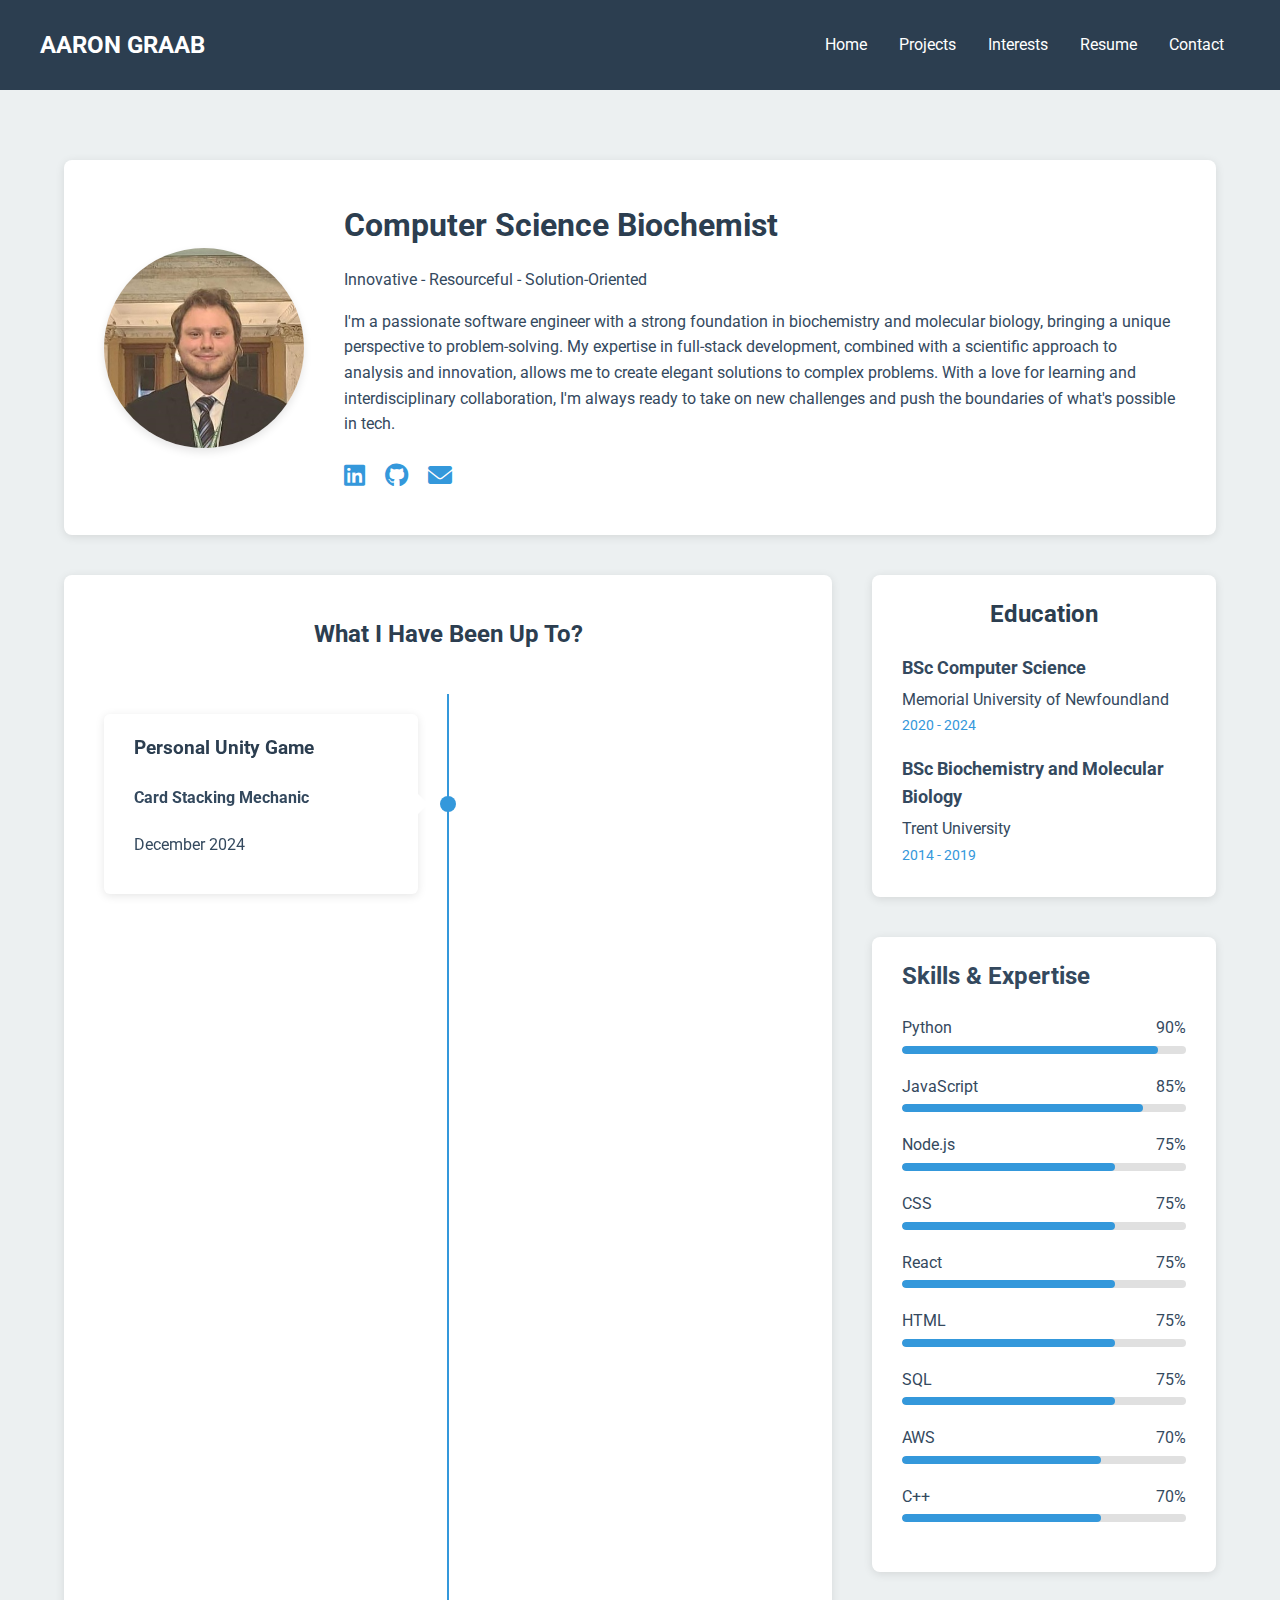
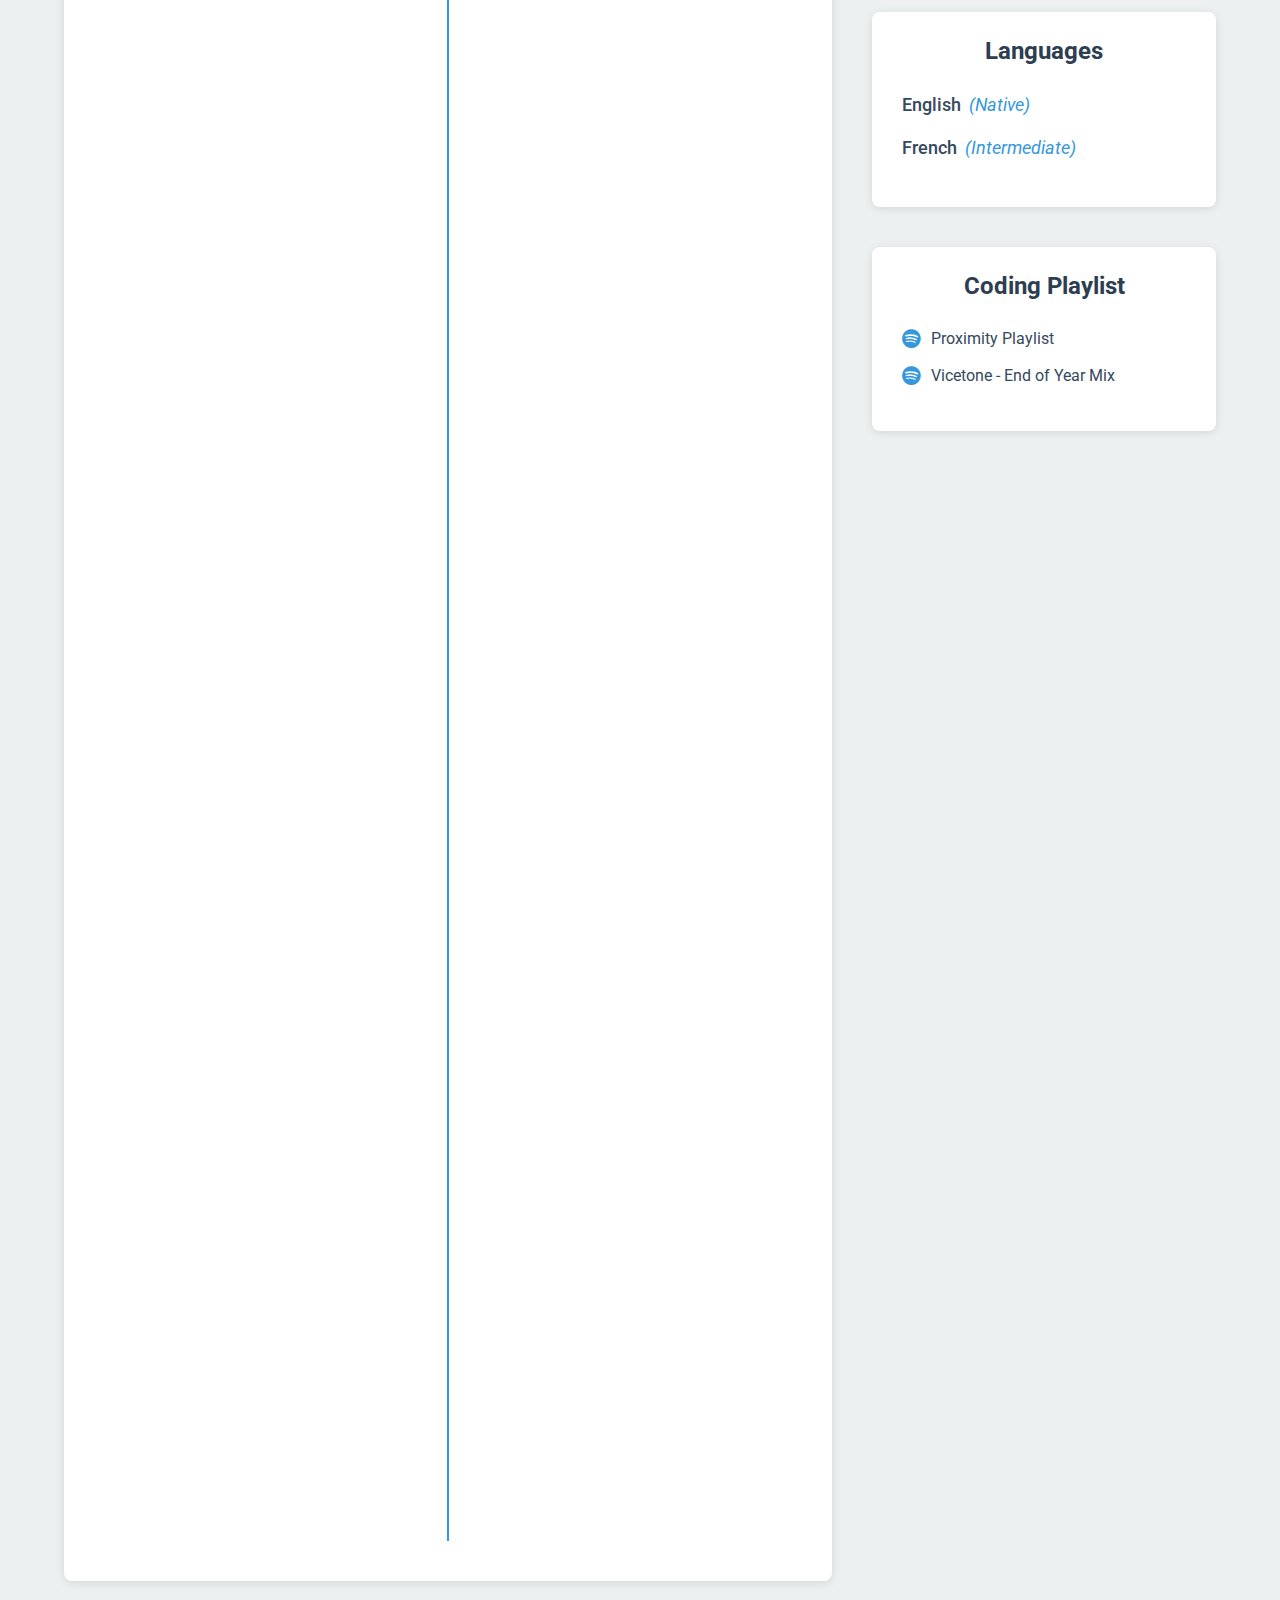
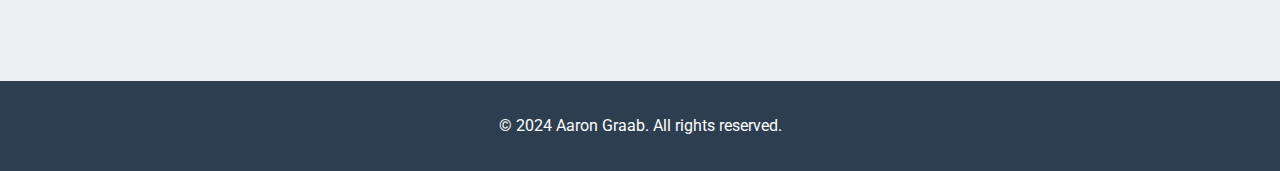
==== index.html @ 4a404052 "Initial Commit" ====
<!DOCTYPE html>
<html lang="en">
<head>
    <meta charset="UTF-8">
    <meta name="viewport" content="width=device-width, initial-scale=1.0">
    <title>Aaron Graab</title>
    <link rel="stylesheet" href="styles.css">
    <link rel="stylesheet" href="https://cdnjs.cloudflare.com/ajax/libs/font-awesome/6.0.0/css/all.min.css">
    <link href="https://fonts.googleapis.com/css2?family=Roboto:wght@300;400;700&display=swap" rel="stylesheet">
</head>
<body>
    <header>
        <nav>
            <div class="logo">AARON GRAAB</div>
            <ul>
                <li><a href="./">Home</a></li>
                <li><a href="projects.html">Projects</a></li>
                <li><a href="interests.html">Interests</a></li>
                <li><a href="resume.html">Resume</a></li>
                <li><a href="contact.html">Contact</a></li>
            </ul>
            <div class="menu-toggle">
                <i class="fas fa-bars"></i>
            </div>
        </nav>
    </header>

    <main>
        <div class="content-container">
            <div class="profile-section">
                <div class="profile-photo">
                    <img src="photos/profilepic.jpg" alt="Aaron Graab">
                </div>
                <div class="content-text">
                    <h2>Computer Science Biochemist</h2>
                    <p>Innovative - Resourceful - Solution-Oriented</p>
                    <p>I'm a passionate software engineer with a strong foundation in biochemistry and molecular biology, bringing a unique perspective to problem-solving. 
                        My expertise in full-stack development, combined with a scientific approach to analysis and innovation, allows me to create elegant solutions to complex problems. 
                        With a love for learning and interdisciplinary collaboration, I'm always ready to take on new challenges and push the boundaries of what's possible in tech.
                    </p>
                    <div class="social-icons">
                        <a href="https://www.linkedin.com/in/aarongraab/" target="_blank" class="social-icon">
                            <i class="fab fa-linkedin"></i>
                        </a>
                        <a href="https://github.com/aarongraab" target="_blank" class="social-icon">
                            <i class="fab fa-github"></i>
                        </a>
                        <a href="mailto:aarongraab@hotmail.com" class="social-icon">
                            <i class="fas fa-envelope"></i>
                        </a>
                    </div>
                </div>
            </div>
        </div>
    
        <div class="lower-section-wrapper">
            <div class="timeline-container">
                <h2>What I Have Been Up To?</h2>
                <div class="timeline">
                    <div class="timeline-item">
                        <div class="timeline-dot"></div>
                        <div class="timeline-content">
                            <h3>Personal Unity Game</h3>
                            <h4>Card Stacking Mechanic</h4>
                            <p>December 2024</p>
                        </div>
                    </div>
                    <div class="timeline-item">
                        <div class="timeline-dot"></div>
                        <div class="timeline-content">
                            <h3>BSc Computer Science</h3>
                            <h4>Memorial University of Newfoundland - St. John's, NL</h4>
                            <p>2020 - 2024</p>
                        </div>
                    </div>
                    <div class="timeline-item">
                        <div class="timeline-dot"></div>
                        <div class="timeline-content">
                            <h3>Alien Protocol</h3>
                            <h4>A fully functional game engine developed with SFML and ImGui</h4>
                            <p>2024</p>
                        </div>
                    </div>
                    <div class="timeline-item">
                        <div class="timeline-dot"></div>
                        <div class="timeline-content">
                            <h3>Stock Market Trading Simulation</h3>
                            <h4>Web-based stock market simulation. Real time trading and portfolio management</h4>
                            <p>2024</p>
                        </div>
                    </div>
                    <div class="timeline-item">
                        <div class="timeline-dot"></div>
                        <div class="timeline-content">
                            <h3>Machine Learning Projects</h3>
                            <h4>Classification, regression, and image recognition using scikit-learn and TensorFlow. Model optimization and data analysis</h4>
                            <p>2023</p>
                        </div>
                    </div>
                    <div class="timeline-item">
                        <div class="timeline-dot"></div>
                        <div class="timeline-content">
                            <h3>Server-Client Interactions</h3>
                            <h4>
                                Client-server simulation with data manipulation and queue authentication management</h4>
                            <p>2023</p>
                        </div>
                    </div>
                    <div class="timeline-item">
                        <div class="timeline-dot"></div>
                        <div class="timeline-content">
                            <h3>Moved to St. John's Newfoundland</h3>
                            <h4>Started BSc in Computer Science</h4>
                            <p>2021</p>
                        </div>
                    </div>
                    <div class="timeline-item">
                        <div class="timeline-dot"></div>
                        <div class="timeline-content">
                            <h3>Legislative Assistant</h3>
                            <h4>Legislative Assembly of Ontario - Toronto, ON</h4>
                            <p>2020 - 2021</p>
                        </div>
                    </div>
                    <div class="timeline-item">
                        <div class="timeline-dot"></div>
                        <div class="timeline-content">
                            <h3>Fermentation Manufacturing Technician</h3>
                            <h4>Noblegen - Peterborough, ON</h4>
                            <p>2019 - 2020</p>
                        </div>
                    </div>
                    <div class="timeline-item">
                        <div class="timeline-dot"></div>
                        <div class="timeline-content">
                            <h3>BSc Biochemistry and Molecular Biology</h3>
                            <h4>Trent University - Peterborough, ON</h4>
                            <p>2014 - 2019</p>
                        </div>
                    </div>
                    <div class="timeline-item">
                        <div class="timeline-dot"></div>
                        <div class="timeline-content">
                            <h3>Pierre Elliott Trudeau High School</h3>
                            <h4>Honours in French Immersion</h4>
                            <p>2010 - 2014</p>
                        </div>
                    </div>
                </div>
            </div>
    
            <div class="right-side-containers">
                <div class="education-brief-container">
                    <h2>Education</h2>
                    <div class="education-item">
                        <h3>BSc Computer Science</h3>
                        <p>Memorial University of Newfoundland</p>
                        <p class="year">2020 - 2024</p>
                    </div>
                    <div class="education-item">
                        <h3>BSc Biochemistry and Molecular Biology</h3>
                        <p>Trent University</p>
                        <p class="year">2014 - 2019</p>
                    </div>
                </div>
    
                <div class="skills-container">
                    <div class="skills-section">
                        <h2>Skills & Expertise</h2>

                        <div class="skill-item">
                            <div class="skill-info">
                                <span class="skill-name">Python</span>
                                <span class="skill-percentage">90%</span>
                            </div>
                            <div class="progress-bar">
                                <div class="progress" style="width: 90%"></div>
                            </div>
                        </div>

                        <div class="skill-item">
                            <div class="skill-info">
                                <span class="skill-name">JavaScript</span>
                                <span class="skill-percentage">85%</span>
                            </div>
                            <div class="progress-bar">
                                <div class="progress" style="width: 85%"></div>
                            </div>
                        </div>

                        <div class="skill-item">
                            <div class="skill-info">
                                <span class="skill-name">Node.js</span>
                                <span class="skill-percentage">75%</span>
                            </div>
                            <div class="progress-bar">
                                <div class="progress" style="width: 75%"></div>
                            </div>
                        </div>

                        <div class="skill-item">
                            <div class="skill-info">
                                <span class="skill-name">CSS</span>
                                <span class="skill-percentage">75%</span>
                            </div>
                            <div class="progress-bar">
                                <div class="progress" style="width: 75%"></div>
                            </div>
                        </div>

                        <div class="skill-item">
                            <div class="skill-info">
                                <span class="skill-name">React</span>
                                <span class="skill-percentage">75%</span>
                            </div>
                            <div class="progress-bar">
                                <div class="progress" style="width: 75%"></div>
                            </div>
                        </div>

                        <div class="skill-item">
                            <div class="skill-info">
                                <span class="skill-name">HTML</span>
                                <span class="skill-percentage">75%</span>
                            </div>
                            <div class="progress-bar">
                                <div class="progress" style="width: 75%"></div>
                            </div>
                        </div>

                        <div class="skill-item">
                            <div class="skill-info">
                                <span class="skill-name">SQL</span>
                                <span class="skill-percentage">75%</span>
                            </div>
                            <div class="progress-bar">
                                <div class="progress" style="width: 75%"></div>
                            </div>
                        </div>

                        <div class="skill-item">
                            <div class="skill-info">
                                <span class="skill-name">AWS</span>
                                <span class="skill-percentage">70%</span>
                            </div>
                            <div class="progress-bar">
                                <div class="progress" style="width: 70%"></div>
                            </div>
                        </div>

                        <div class="skill-item">
                            <div class="skill-info">
                                <span class="skill-name">C++</span>
                                <span class="skill-percentage">70%</span>
                            </div>
                            <div class="progress-bar">
                                <div class="progress" style="width: 70%"></div>
                            </div>
                        </div>
                    </div>
                </div>
    
                <div class="languages-container">
                    <h2>Languages</h2>
                    <ul>
                        <li>
                            <span class="language">English</span>
                            <span class="proficiency">(Native)</span>
                        </li>
                        <li>
                            <span class="language">French</span>
                            <span class="proficiency">(Intermediate)</span>
                        </li>
                    </ul>
                </div>
    
                <div class="coding-music-container">
                    <h2>Coding Playlist</h2>
                    <ul class="music-links">
                        <li><a href="https://www.youtube.com/playlist?list=PLE4R0yRRPTKLh7T7Q5tn1TIAS2hpo1fZw" target="_blank"><i class="fab fa-spotify"></i>Proximity Playlist</a></li>
                        <li><a href="https://www.youtube.com/watch?v=MVYsfODTkpU&ab_channel=Proximity" target="_blank"><i class="fab fa-spotify"></i> Vicetone - End of Year Mix</a></li>
                    </ul>
                </div>
            </div>
        </div>
    </main>
    
    <footer>
        <p>&copy; 2024 Aaron Graab. All rights reserved.</p>
    </footer>
    <script type="module">
        import Main from './main.js';
        Main();
    </script>
</body>
</html>
---- styles.css ----
:root {
    --primary-color: #2C3E50;
    --secondary-color: #3498DB;
    --accent-color: #E74C3C;
    --background-color: #ECF0F1;
    --text-color: #34495E;
}

html, body {
    height: 100%;
    margin: 0;
    padding: 0;
}

body {
    font-family: 'Roboto', Arial, sans-serif;
    line-height: 1.6;
    background-color: var(--background-color);
    color: var(--text-color);
    display: flex;
    flex-direction: column;
}

header {
    background: var(--primary-color);
    color: #fff;
    padding: 1rem 0;
    position: fixed;
    width: 100%;
    top: 0;
    z-index: 1000;
}

nav {
    display: flex;
    justify-content: space-between;
    align-items: center;
    max-width: 1200px;
    margin: 0 auto;
    padding: 0 20px;
}

.logo {
    font-size: 1.5rem;
    font-weight: bold;
}

nav ul {
    list-style: none;
    padding: 0;
    display: flex;
}

nav ul li {
    margin: 0 1rem;
}

nav ul li a {
    color: #fff;
    text-decoration: none;
    transition: color 0.3s ease;
}

nav ul li a:hover {
    color: var(--secondary-color);
}

.menu-toggle {
    display: none;
    font-size: 1.5rem;
    cursor: pointer;
}

main {
    flex: 1 0 auto;
    padding-top: 80px;
    padding-bottom: 60px;
}

.content-container,
.lower-section-wrapper {
    max-width: 1200px;
    width: 90%;
    margin: 0 auto;
    box-sizing: border-box;
}

.content-container {
    margin-top: 80px;
    margin-bottom: 40px;
    padding: 40px;
    background-color: #fff;
    border-radius: 8px;
    box-shadow: 0 2px 10px rgba(0, 0, 0, 0.1);
}

.content-container h1 {
    color: var(--primary-color);
    font-size: 2.5rem;
    margin-bottom: 30px;
    text-align: center;
}

.profile-section {
    display: flex;
    align-items: center;
    gap: 40px;
}

.profile-photo {
    width: 200px;
    height: 200px;
    border-radius: 50%;
    overflow: hidden;
    flex-shrink: 0;
    box-shadow: 0 4px 8px rgba(0, 0, 0, 0.1);
    transition: transform 0.3s ease;
}

.profile-photo:hover {
    transform: scale(1.05);
}

.profile-photo img {
    width: 100%;
    height: 100%;
    object-fit: cover;
}

.content-text {
    flex-grow: 1;
}

.content-text h2 {
    color: var(--primary-color);
    font-size: 2rem;
    margin: 0 0 10px 0;
}

.social-icons {
    display: flex;
    gap: 20px;
    margin-top: 20px;
}

.social-icon {
    color: var(--secondary-color);
    font-size: 1.5rem;
    text-decoration: none;
    transition: color 0.3s ease;
}

.social-icon:hover {
    color: var(--accent-color);
}

.lower-section-wrapper {
    margin-bottom: 40px;
    display: flex;
    /*flex-direction: row-reverse;*/
    gap: 40px;
    justify-content: space-between;
    align-items: flex-start; 
}

.right-side-containers {
    flex: 1;
    display: flex;
    flex-direction: column;
    gap: 0px;
    min-width: 300px;
    max-width: 350px;
}

.education-brief-container,
.languages-container,
.coding-music-container {
    background-color: white;
    border-radius: 8px;
    box-shadow: 0 2px 10px rgba(0, 0, 0, 0.1);
    padding: 30px;
}

/* Education Brief Styles */
.education-brief-container h2,
.languages-container h2,
.coding-music-container h2 {
    color: var(--primary-color);
    margin-bottom: 20px;
    text-align: center;
}

.education-brief-container h2,
.skills-container h2,
.languages-container h2,
.coding-music-container h2,
.timeline-container h2 {
    margin-top: -10px;  /* Move titles up */
    padding-top: 0;     /* Remove any top padding */
}

.education-item {
    margin-bottom: 15px;
}

.education-item:last-child {
    margin-bottom: 0;
}

.education-item h3 {
    color: var(--text-color);
    font-size: 1.1rem;
    margin-bottom: 5px;
}

.education-item p {
    color: var(--text-color);
    margin: 0;
}

.education-item .year {
    color: var(--secondary-color);
    font-size: 0.9rem;
    margin-top: 2px;
}

/* Languages Styles */
.languages-container {
    margin-top: 0px;  
 }

.languages-container ul {
    list-style: none;
    padding: 0;
    margin: 0;
}

.languages-container li {
    display: flex;
    align-items: center;
    margin-bottom: 15px;
    font-size: 1.1rem;  /* Slightly larger text */
    padding-left: 0;
}

.languages-container li span.language {
    color: var(--text-color);
    font-weight: 500;  /* Make language name slightly bold */
}

.languages-container li span.proficiency {
    color: var(--secondary-color);
    font-style: italic;
    margin-left: 8px;
}

.languages-container li::before {
    position: absolute;
    left: 5px;
    color: var(--secondary-color);
}

/* Coding Music Styles */
.coding-music-container {
    margin-top: 40px;  
 }

.music-links {
    list-style: none;
    padding: 0;
    margin: 0;
}

.music-links li {
    margin-bottom: 12px;
}

.music-links a {
    color: var(--text-color);
    text-decoration: none;
    display: flex;
    align-items: center;
    gap: 10px;
    transition: color 0.3s ease;
}

.music-links a:hover {
    color: var(--secondary-color);
}

.music-links i {
    font-size: 1.2rem;
    color: var(--secondary-color);
}

.timeline-container {
    flex: 2;
    min-width: 300px;
    background-color: white;
    border-radius: 8px;
    box-shadow: 0 2px 10px rgba(0, 0, 0, 0.1);
    padding: 40px;
    margin: 0;
    width: 100%;
}

.timeline-container h2 {
    text-align: center;
    color: var(--primary-color);
    margin: 0 0 40px 0;
}

.timeline {
    position: relative;
    padding: 20px 0;
}

.timeline::before {
    content: '';
    position: absolute;
    width: 2px;
    background: var(--secondary-color);
    top: 0;
    bottom: 0;
    left: 50%;
    margin-left: -1px;
}

.timeline-item {
    padding: 0px; /* Reduced padding */
    position: relative;
    background-color: inherit;
    width: calc(50% - 30px); /* Make items narrower */
    box-sizing: border-box;
    opacity: 0;
    transform: translateY(30px);  /* Reduced from 50px for subtler animation */
    transition: all 0.6s ease;    /* Slightly faster animation */
    will-change: opacity, transform;  /* Optimize performance */
}

.timeline-item.visible {
    opacity: 1;
    transform: translateY(0);
}

.timeline-item:nth-child(odd) {
    left: 0;
    margin-right: 30px; /* Space from center line */
}

.timeline-item:nth-child(even) {
    left: calc(50% + 30px); /* Closer to center line */
}

.timeline-content {
    padding: 20px 30px;
    background-color: white;
    position: relative;
    border-radius: 6px;
    box-shadow: 0 2px 10px rgba(0, 0, 0, 0.1);
    transition: transform 0.2s ease, box-shadow 0.2s ease;
}

.timeline-content h3 {
    color: var(--primary-color);
    margin-top: 0;
}

.timeline-content:hover {
    transform: translateY(-2px);
    box-shadow: 0 4px 15px rgba(0, 0, 0, 0.15);
}

.timeline-dot {
    width: 16px;
    height: 16px;
    background-color: var(--secondary-color);
    border-radius: 50%;
    position: absolute;
    top: 50%;
    transform: translateY(-50%);
    z-index: 1;
}

.timeline-item:nth-child(odd) .timeline-dot {
    right: -38px;
}

.timeline-item:nth-child(even) .timeline-dot {
    left: -38px;
}

.timeline-item:nth-child(odd) .timeline-content::after {
    content: '';
    position: absolute;
    width: 0;
    height: 0;
    top: 50%;
    right: -10px;
    border: medium solid white;
    border-width: 10px 0 10px 10px;
    border-color: transparent transparent transparent white;
    transform: translateY(-50%);
}

.timeline-item:nth-child(even) .timeline-content::after {
    content: '';
    position: absolute;
    width: 0;
    height: 0;
    top: 50%;
    left: -10px;
    border: medium solid white;
    border-width: 10px 10px 10px 0;
    border-color: transparent white transparent transparent;
    transform: translateY(-50%);
}

.skills-container {
    background-color: white;
    border-radius: 8px;
    box-shadow: 0 2px 10px rgba(0, 0, 0, 0.1);
    padding: 30px;
    margin: 40px 0;
 }

.skills-section {
    height: auto;
    position: static;
}

.skill-item {
    margin-bottom: 20px;
}

.skill-info {
    display: flex;
    justify-content: space-between;
    margin-bottom: 5px;
}

.progress-bar {
    width: 100%;
    height: 8px;
    background-color: #e0e0e0;
    border-radius: 4px;
    overflow: hidden;
}

.progress {
    height: 100%;
    background-color: var(--secondary-color);
    border-radius: 4px;
    transition: width 0.5s ease-in-out;
}

footer {
    background: var(--primary-color);
    color: #fff;
    text-align: center;
    padding: 1rem 0;
    flex-shrink: 0;
}

/* Projects Page Styles */
.projects-container {
    max-width: 1200px;
    margin: 80px auto 40px;
    padding: 20px;
}

.project-grid {
    display: flex;
    flex-direction: column;
    gap: 40px;
    max-width: 1000px;  /* Or whatever width you prefer */
    margin: 0 auto;
}

.project-card {
    width: 100%;
    background-color: #fff;
    border-radius: 8px;
    box-shadow: 0 2px 10px rgba(0, 0, 0, 0.1);
    overflow: hidden;
    transition: transform 0.3s ease;
}

.project-card:hover {
    transform: translateY(-5px);
}

.project-card img {
    width: 100%;
    height: 800px;
    object-fit: cover;
}

.project-card h3 {
    padding: 20px 20px 10px;
    margin: 0;
    color: var(--primary-color);
}

.project-card p {
    padding: 0 20px 20px;
    margin: 0;
}

.btn {
    display: inline-block;
    background-color: var(--secondary-color);
    color: #fff;
    padding: 10px 20px;
    text-decoration: none;
    border-radius: 5px;
    transition: background-color 0.3s ease;
}

.btn:hover {
    background-color: var(--accent-color);
}

/* Interests Page Styles */
.interests-container {
    max-width: 1200px;
    margin: 80px auto 40px;
    padding: 20px;
}

.interests-grid {
    display: grid;
    grid-template-columns: repeat(auto-fit, minmax(250px, 1fr));
    gap: 30px;
}

.interest-card {
    background-color: #fff;
    border-radius: 8px;
    box-shadow: 0 2px 10px rgba(0, 0, 0, 0.1);
    padding: 20px;
    text-align: center;
    transition: transform 0.3s ease;
}

.interest-card:hover {
    transform: translateY(-5px);
}

.interest-card i {
    font-size: 3rem;
    color: var(--secondary-color);
    margin-bottom: 15px;
}

.interest-card h3 {
    color: var(--primary-color);
    margin-bottom: 10px;
}

.project-images {
    position: relative;
    width: 100%;
    height: 800px;  /* Set explicit height */
}

.image-slider {
    display: flex;
    width: 100%;
    height: 100%;  /* Make slider fill the container height */
    transition: transform 0.3s ease-in-out;
}

.slider-image {
    width: 100%;
    height: 100%;
    object-fit: contain;
    max-width: 1000px;  /* Add max-width constraint */
    max-height: 700px;  /* Add max-height constraint */
    margin: 0 auto;     /* Center the image */
    background-color: #f5f5f5;
    flex-shrink: 0;
}

.slider-image.zoom-out {
    height: auto;         /* Let height adjust naturally */
    max-height: 100%;     /* Ensure it doesn't overflow */
    object-fit: scale-down;  /* This will ensure the whole image is visible */
}

.slider-image.alien {
    height: auto;         
    max-height: 100%;     
}

.slider-image.ml {
    height: auto;         
    max-height: 100%;     
}

.slider-btn {
    position: absolute;
    top: 50%;
    transform: translateY(-50%);
    background: rgba(0, 0, 0, 0.5);
    color: white;
    border: none;
    width: 40px;
    height: 40px;
    border-radius: 50%;
    cursor: pointer;
    display: flex;
    align-items: center;
    justify-content: center;
    transition: background-color 0.3s ease;
}

.slider-btn:hover {
    background: rgba(0, 0, 0, 0.7);
}

.prev-btn {
    left: 10px;
}

.next-btn {
    right: 10px;
}

.slider-dots {
    position: absolute;
    bottom: 10px;
    left: 50%;
    transform: translateX(-50%);
    display: flex;
    gap: 8px;
}

.dot {
    width: 8px;
    height: 8px;
    border-radius: 50%;
    background: rgba(255, 255, 255, 0.5);
    cursor: pointer;
    transition: background-color 0.3s ease;
}

.dot.active {
    background: white;
}

/* Resume Page Styles */
.resume-container {
    max-width: 900px;
    width: 90%;
    margin: 80px auto 40px;
    padding: 40px 60px;
    background-color: #fff;
    border-radius: 8px;
    box-shadow: 0 2px 10px rgba(0, 0, 0, 0.1);
}

.resume-header {
    text-align: center;
    margin-bottom: 30px;
}

.resume-container h1 {
    color: var(--primary-color);
    font-size: 2.5rem;
    margin-bottom: 0px;
    margin-top: -10px;
    padding: 0 20px;
}

.contact-info p {
    margin: 0px 0;
    color: var(--text-color);
}

.resume-section {
    margin-bottom: 40px;
}

.resume-section h2 {
    color: var(--primary-color);
    border-bottom: 2px solid var(--secondary-color);
    padding-bottom: 0px;
    margin-bottom: 20px;
    font-weight: bold;
    text-align: center; 
    margin-top: -20px;
}

.job-header, .education-header {
    display: flex;
    justify-content: space-between;
    align-items: flex-start;
    margin-bottom: 10px;
}

.job-title-location h3, .school-info h3 {
    margin-bottom: 5px;
    margin-top: -5px;
    color: var(--text-color);
}

.role {
    font-weight: 500;
    margin-bottom: 5px;
}

.resume-item {
    margin-bottom: 30px;
}

.resume-item h3 {
    color: var(--text-color);
    margin-bottom: 0px;
    margin-top: -10px;
}

.resume-item p {
    color: var(--text-color);
    line-height: 1.6;
    margin-top: 5px;
}

.date {
    color: var(--text-color);
    font-weight: 500;
    font-style: italic;
    margin-top: -5px;  /* Keep this if needed */
    position: relative;
    top: -12px;  /* This will help align with the h3 headers */
}

/* Skills Section */
.skills-grid {
    display: grid;
    grid-template-columns: repeat(3, 1fr);
    gap: 30px;
    justify-items: center; /* Centers the columns */
    text-align: center; /* Centers the text within each column */
}

.skills-list {
    list-style-type: none;
    padding: 0;
    margin: 0;
    display: inline-block; /* Helps with centering */
    text-align: left; /* Keeps bullet points aligned properly */
}

.skills-list li {
    color: var(--text-color);
    margin-bottom: 8px;
    padding-left: 15px;
    position: relative;
}

.skills-list li::before {
    content: "•";
    position: absolute;
    left: 0;
    color: var(--text-color);
}

/* Resume download button */
.download-resume-container {
    text-align: center;
    margin: -20px auto 60px;
    width: 90%;
    max-width: 1200px;
}

.download-button {
    display: inline-flex;
    align-items: center;
    gap: 10px;
    background-color: var(--secondary-color);
    color: white;
    padding: 12px 24px;
    border-radius: 6px;
    text-decoration: none;
    font-weight: 500;
    transition: background-color 0.3s ease;
}

.download-button:hover {
    background-color: var(--accent-color);
}

.download-button i {
    font-size: 1.1em;
}

/* Contact Page Styles */
.contact-container {
    max-width: 1200px;
    margin: 80px auto 40px;
    padding: 20px;
}

.contact-content {
    display: flex;
    gap: 40px;
    margin-top: 40px;
}

.contact-info, .contact-form {
    flex: 1;
}

.contact-info h2 {
    color: var(--primary-color);
    margin-bottom: 20px;
}

.contact-list {
    list-style-type: none;
    padding: 0;
}

.contact-list li {
    margin-bottom: 10px;
}

.contact-list i {
    color: var(--secondary-color);
    margin-right: 10px;
}

.contact-form input,
.contact-form textarea {
    width: 100%;
    padding: 10px;
    margin-bottom: 20px;
    border: 1px solid #ddd;
    border-radius: 5px;
}

.contact-form textarea {
    height: 150px;
}

/* Media Queries */
@media screen and (max-width: 480px) {
    .skills-grid {
        grid-template-columns: 1fr; 
    }
}

/* Responsive Design */
@media screen and (max-width: 768px) {
    .menu-toggle {
        display: block;
    }

    .resume-container {
        padding: 20px;
    }

    .skills-grid {
        grid-template-columns: 1fr;
    }

    .job-header, .education-header {
        flex-direction: column;
    }

    .date {
        margin-top: 5px;
    }

    .skills-grid {
        grid-template-columns: repeat(2, 1fr); /* Two columns on smaller screens */
        gap: 20px;
    }

    .lower-section-wrapper {
        width: 100%;
        padding: 0;
    }
 
    .right-side-containers {
        max-width: 100%;
        width: 90%;  /* Match content container width */
        margin: 0 auto;  /* Center containers */
        order: -1;
    }
 
    .education-brief-container,
    .languages-container,
    .coding-music-container,
    .skills-container, 
    .timeline-container {
        width: 90%;
    }
 
    .skills-container {
        margin-top: 0px;
    }

    .timeline-container {
        width: 90%;  /* Match other containers */
        margin: 0 auto;  /* Center the container */
        padding: 0px;  /* Add padding */
        padding-top: 20px;
    }
 
    .coding-music-container {
        margin-top: 40px;
    }
 
    .languages-container {
        margin-top: 40px;
    }

    nav ul {
        display: none;
        position: absolute;
        top: 100%;
        left: 0;
        width: 100%;
        background: var(--primary-color);
        flex-direction: column;
        text-align: center;
    }

    nav ul.show {
        display: flex;
    }

    nav ul li {
        margin: 1rem 0;
    }

    .profile-section {
        flex-direction: column;
        text-align: center;
    }

    .profile-photo {
        margin-bottom: 20px;
    }

    .contact-content {
        flex-direction: column;
    }

    .lower-section-wrapper {
        flex-direction: column;
    }

    .skills-container {
        order: -1;
        max-width: 100%;
    }

    .languages-container li::before {
        display: none;  
    }

    .languages-container li {
        padding-left: 0;  
    }

    .timeline::before {
        left: 31px;
    }

    .timeline-item {
        width: 100%;
        padding-left: 70px;
        padding-right: 25px;
        padding-top: 5px;
        padding-bottom: 5px;
    }

    .timeline-item:nth-child(even) {
        left: 0%;
    }

    .timeline-content {
        padding: 15px 20px;
    }

    .timeline-dot {
        left: 22px !important;
    }

    .timeline-item:nth-child(odd) .timeline-content::after,
    .timeline-item:nth-child(even) .timeline-content::after {
        display: none;
    }

    .project-grid {
        grid-template-columns: 1fr;  /* Single column on mobile */
    }

    .project-images {
        height: 400px;  /* Adjust for mobile */
    }
}
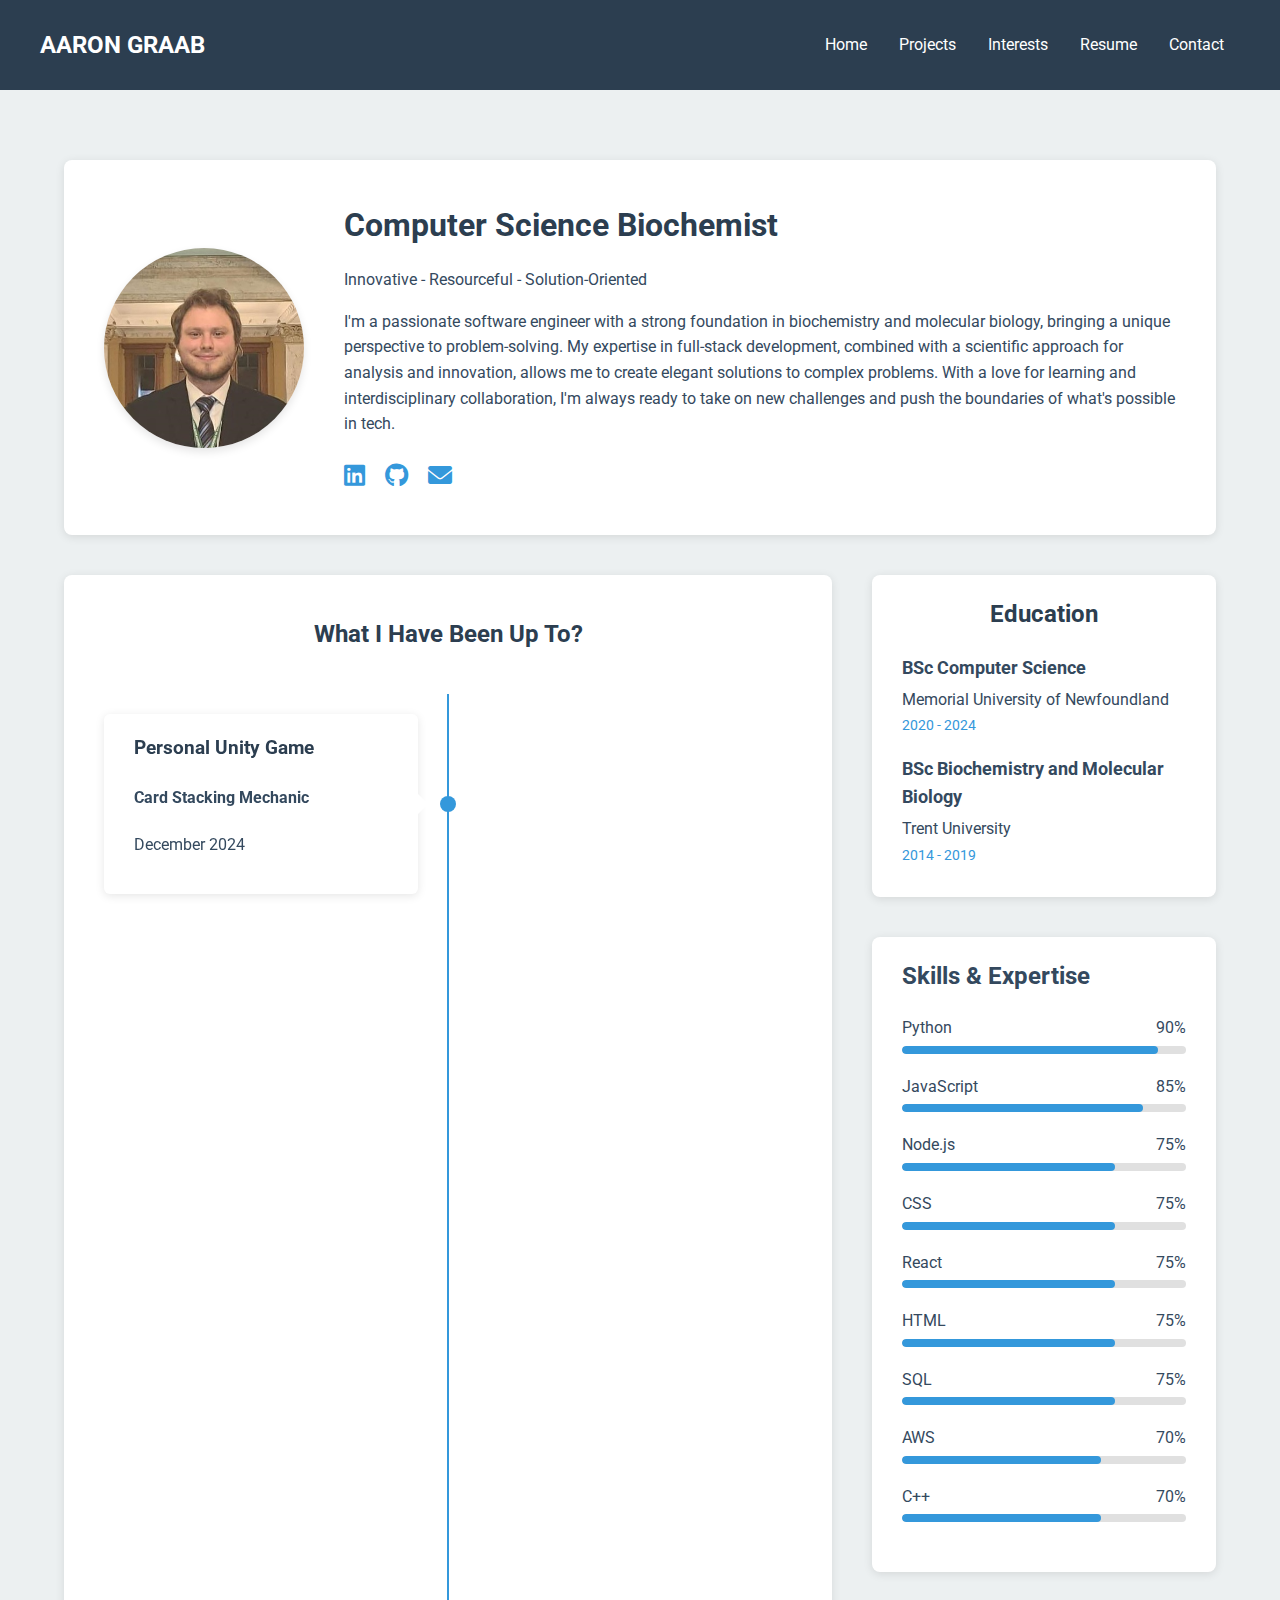
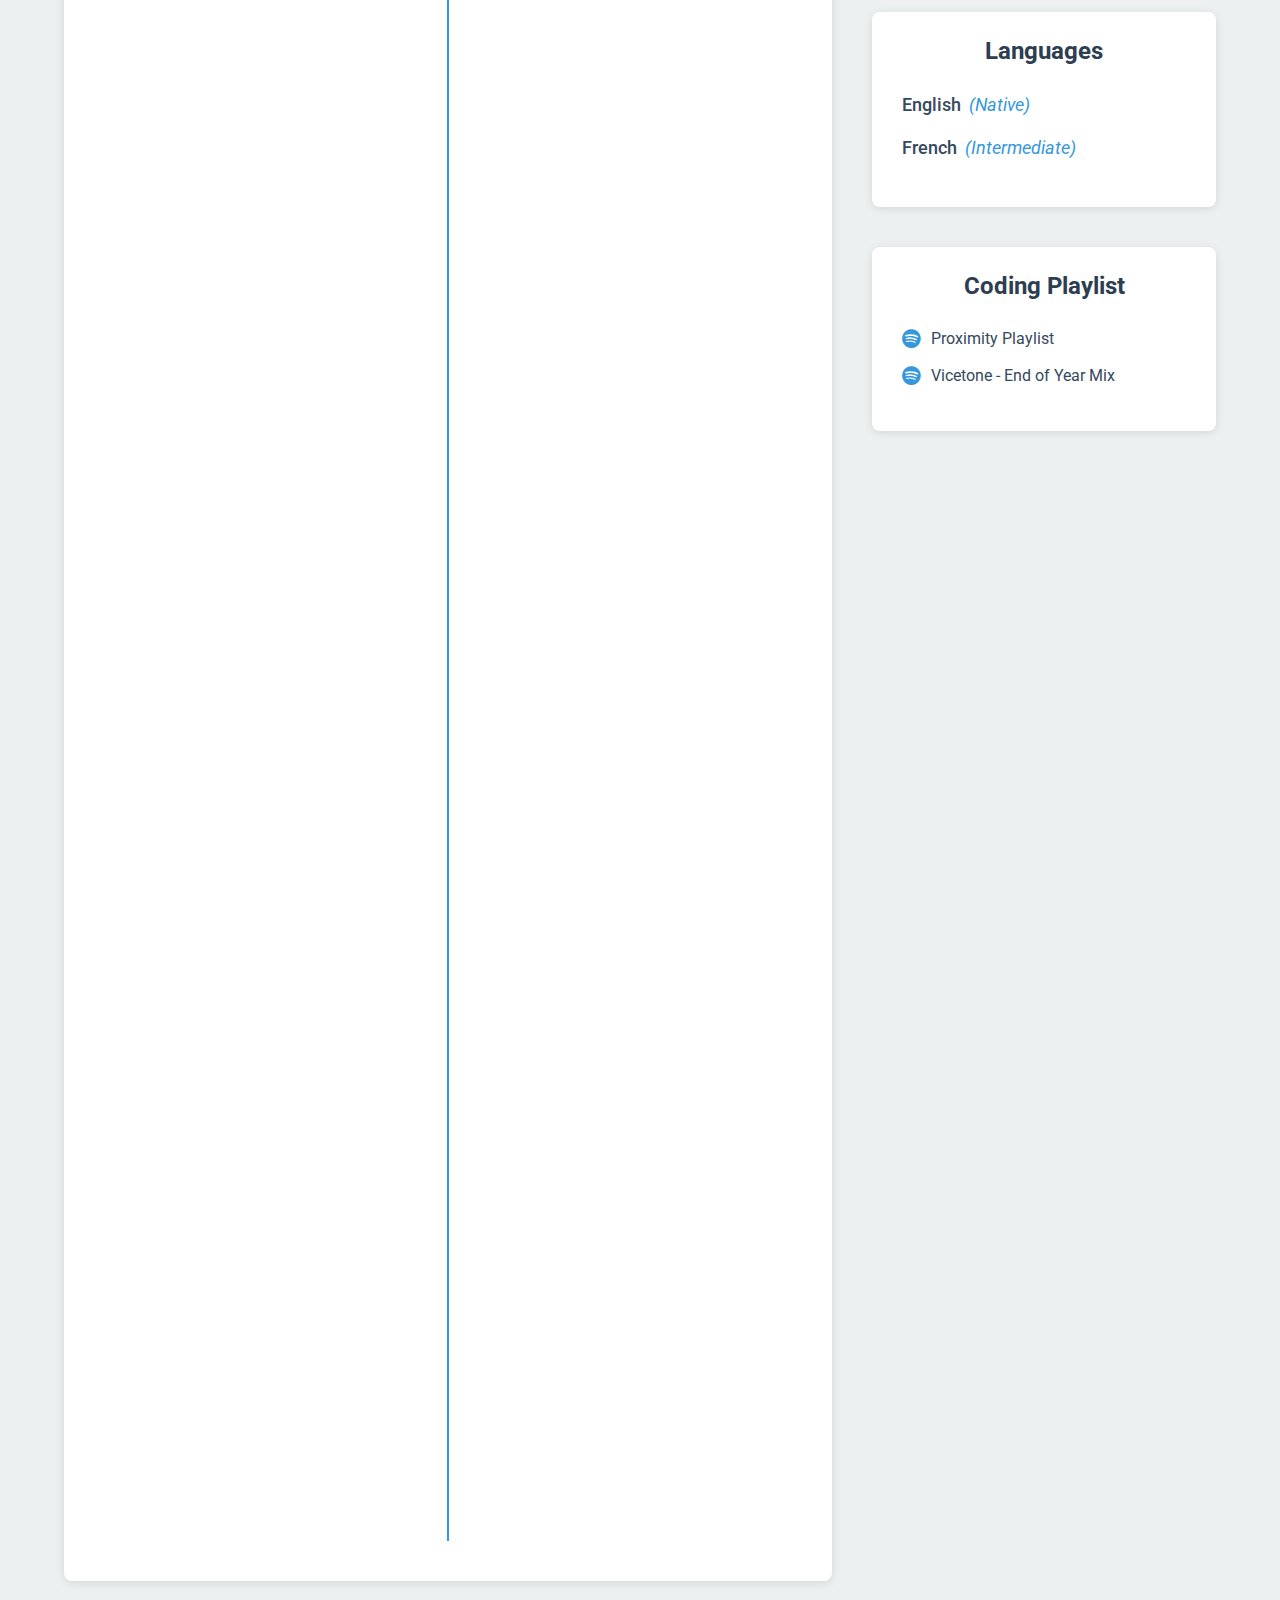
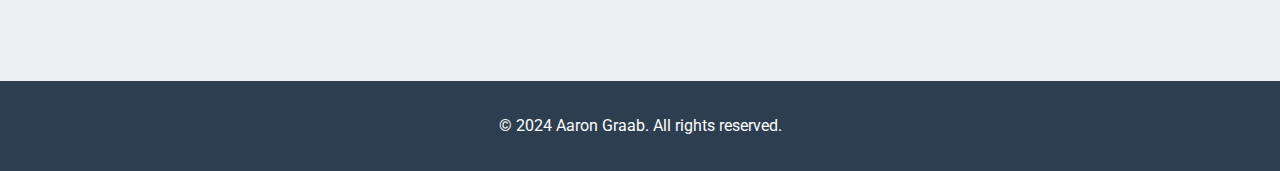
==== commit 89c96c54: "Update index.html" ====
--- a/index.html
+++ b/index.html
@@ -35,7 +35,7 @@
                     <h2>Computer Science Biochemist</h2>
                     <p>Innovative - Resourceful - Solution-Oriented</p>
                     <p>I'm a passionate software engineer with a strong foundation in biochemistry and molecular biology, bringing a unique perspective to problem-solving. 
-                        My expertise in full-stack development, combined with a scientific approach to analysis and innovation, allows me to create elegant solutions to complex problems. 
+                        My expertise in full-stack development, combined with a scientific approach for analysis and innovation, allows me to create elegant solutions to complex problems. 
                         With a love for learning and interdisciplinary collaboration, I'm always ready to take on new challenges and push the boundaries of what's possible in tech.
                     </p>
                     <div class="social-icons">
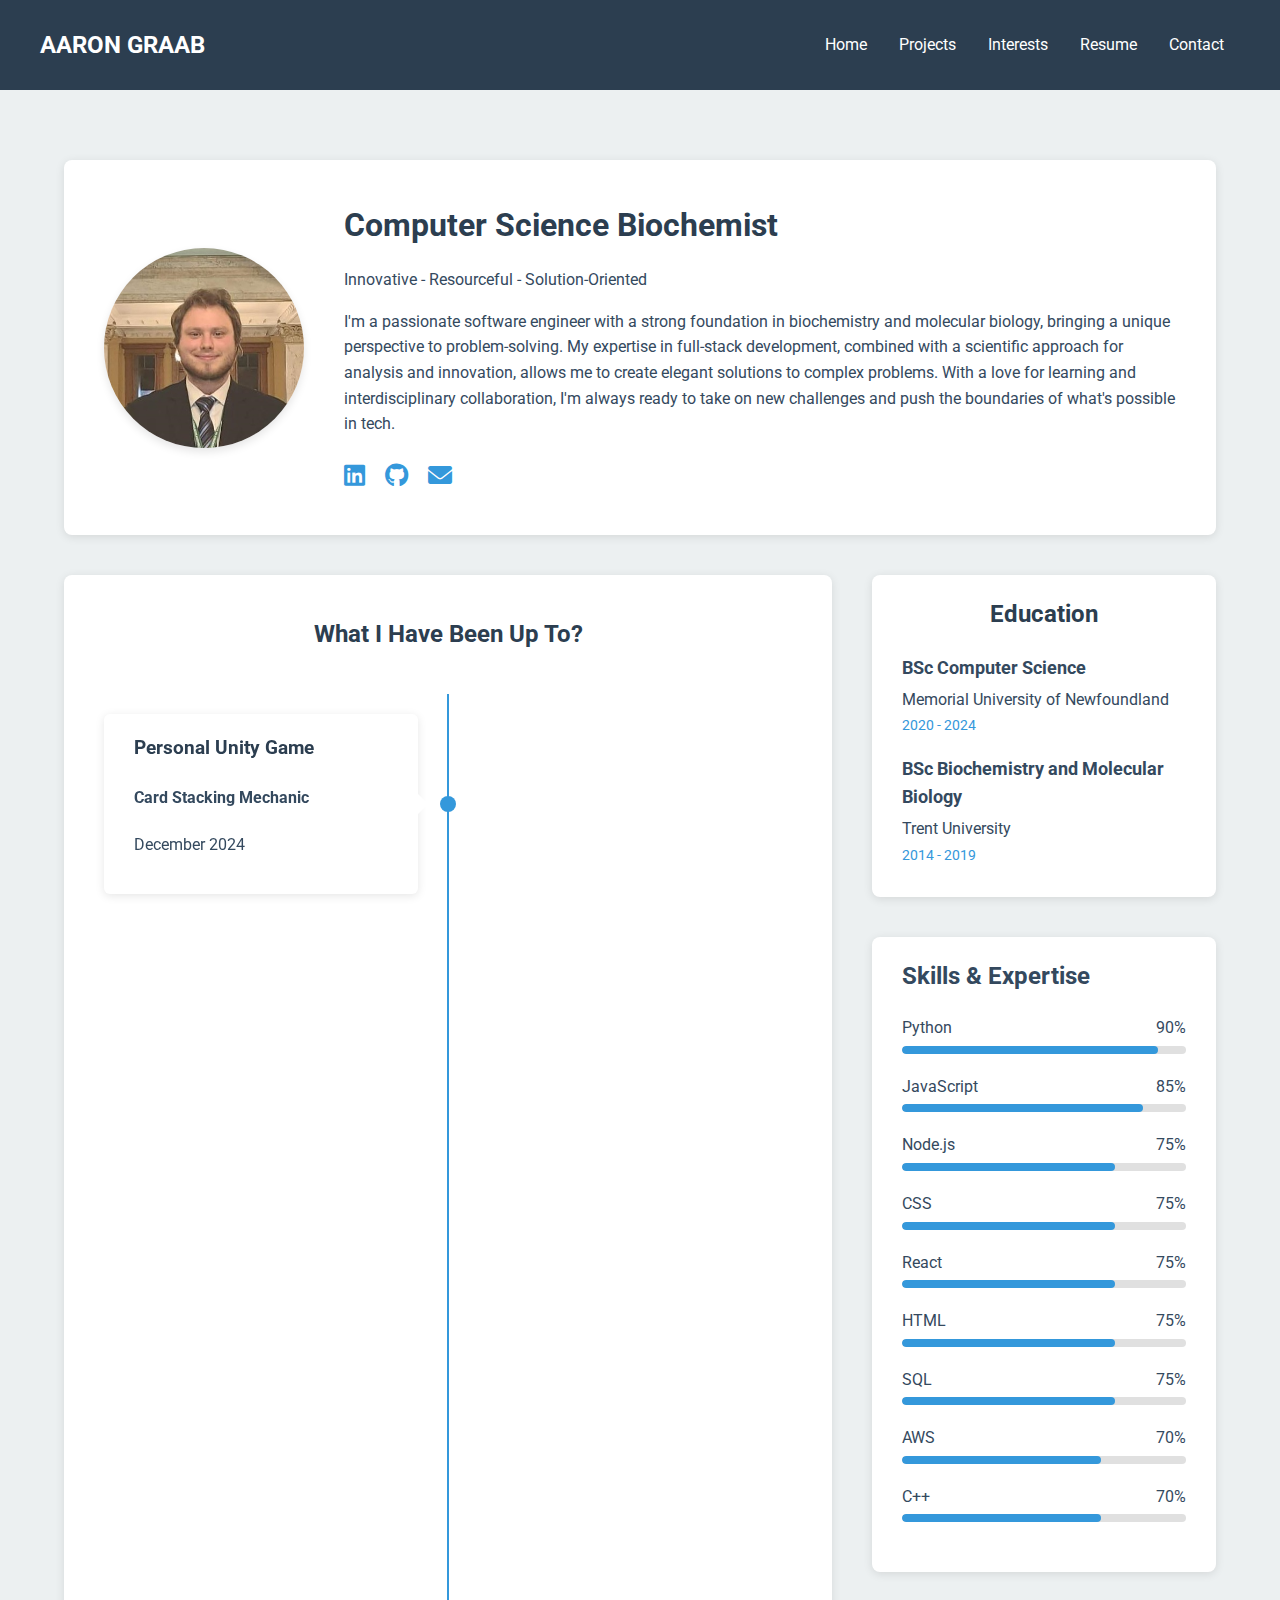
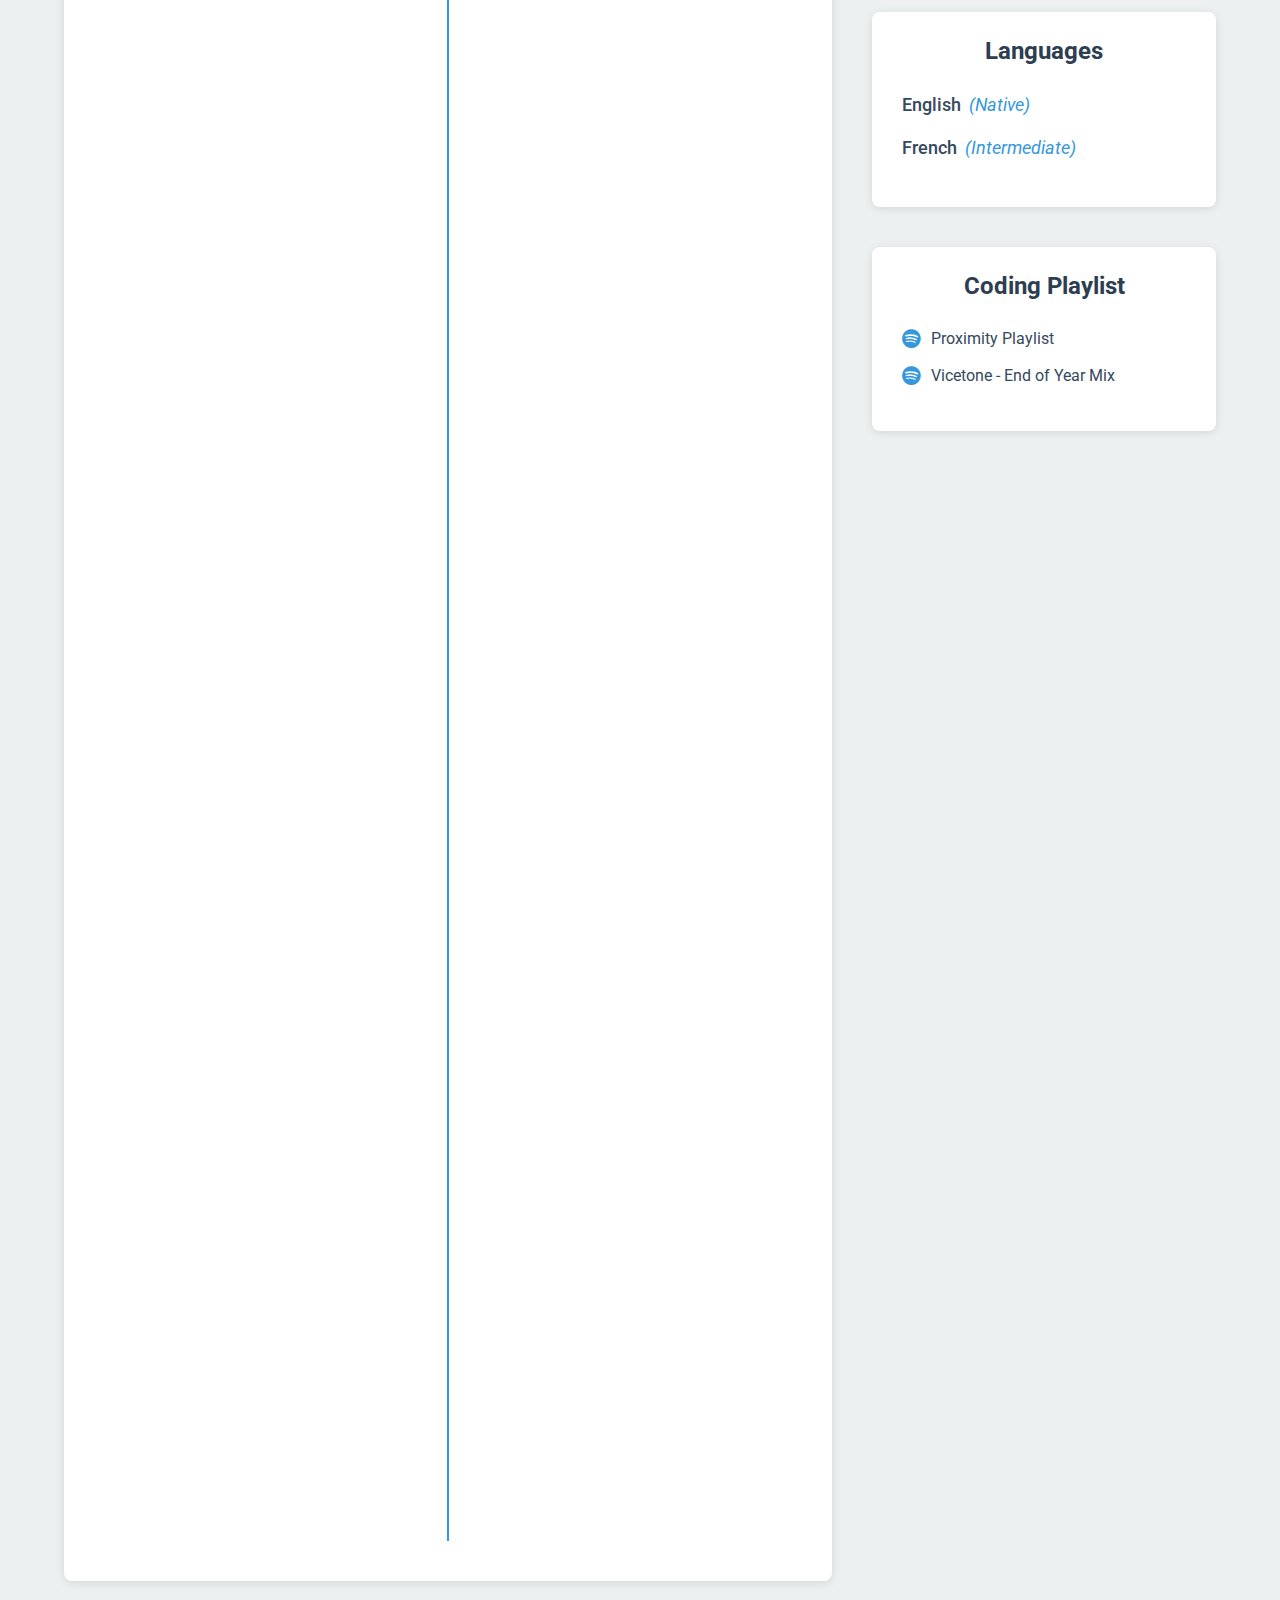
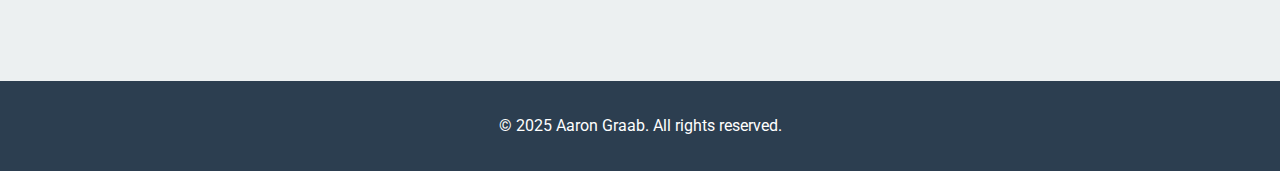
==== commit 27003221: "Update index.html" ====
--- a/index.html
+++ b/index.html
@@ -286,7 +286,7 @@
     </main>
     
     <footer>
-        <p>&copy; 2024 Aaron Graab. All rights reserved.</p>
+        <p>&copy; 2025 Aaron Graab. All rights reserved.</p>
     </footer>
     <script type="module">
         import Main from './main.js';
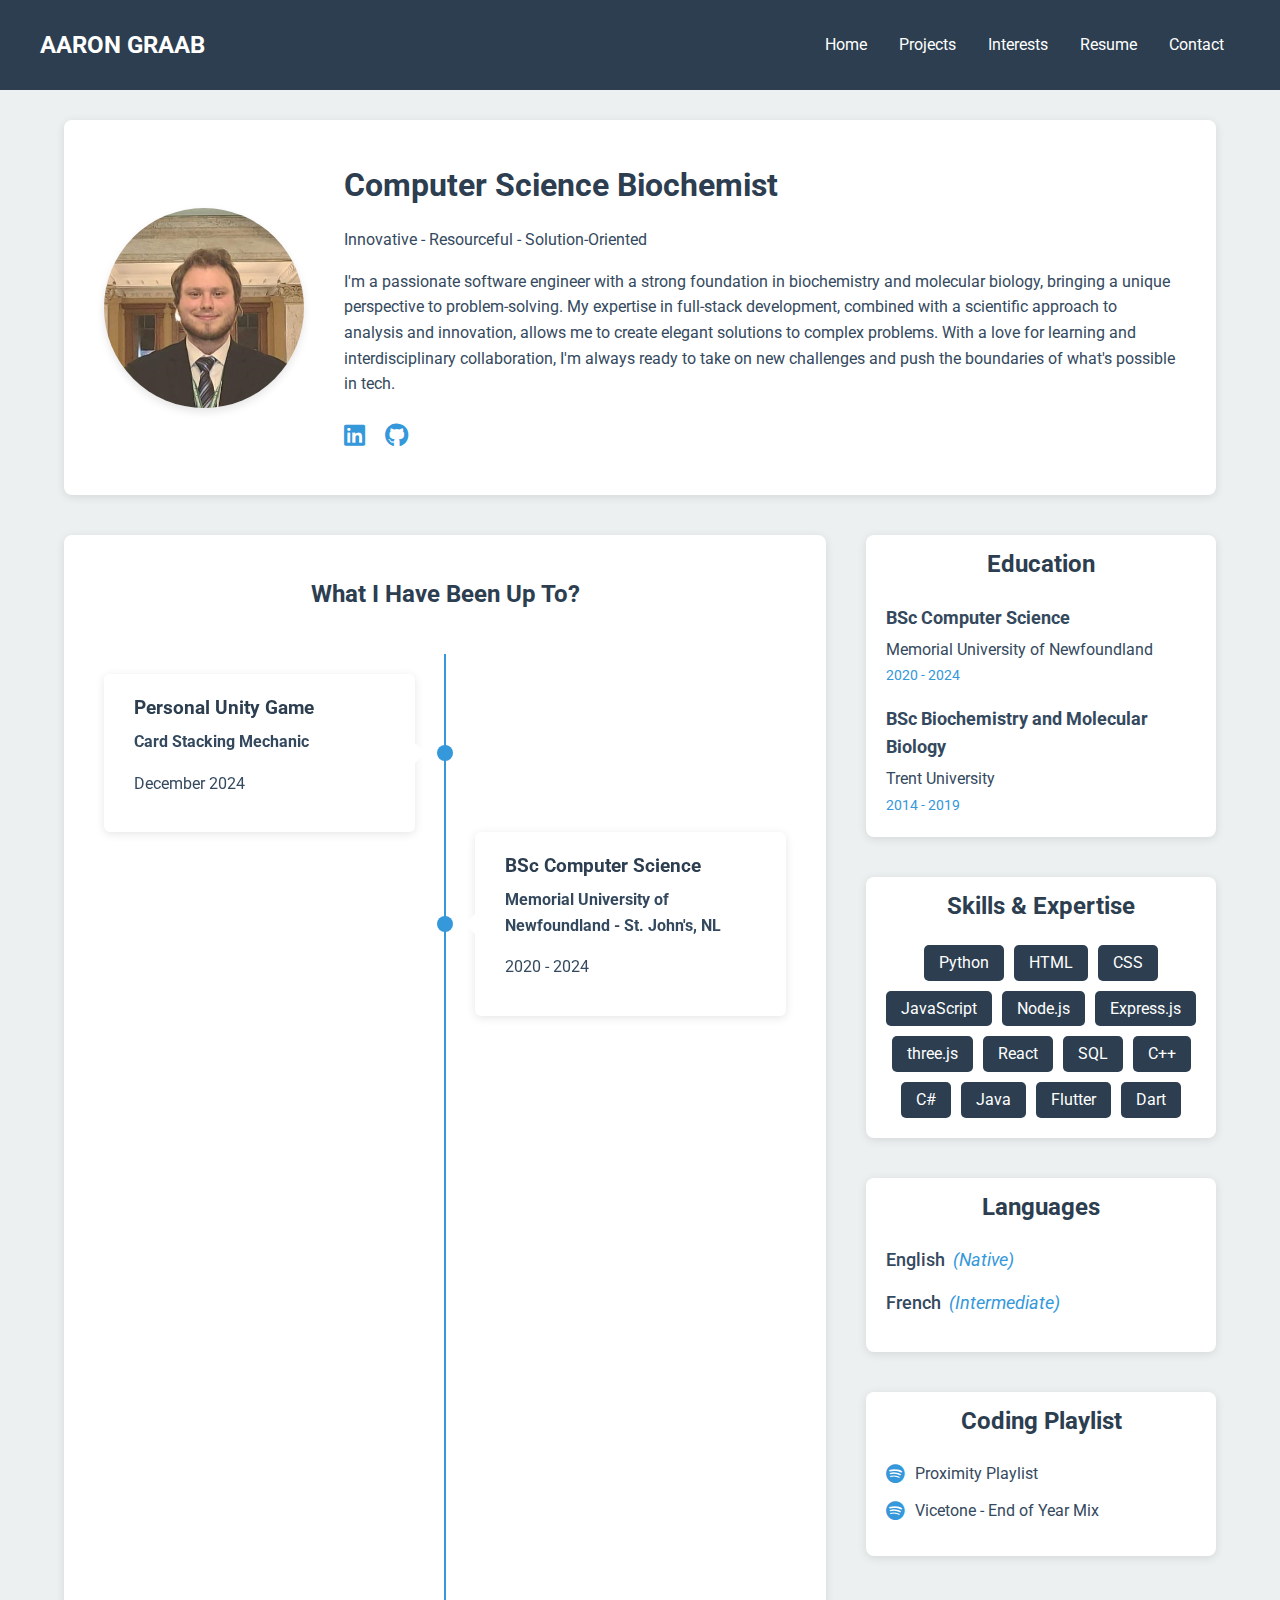
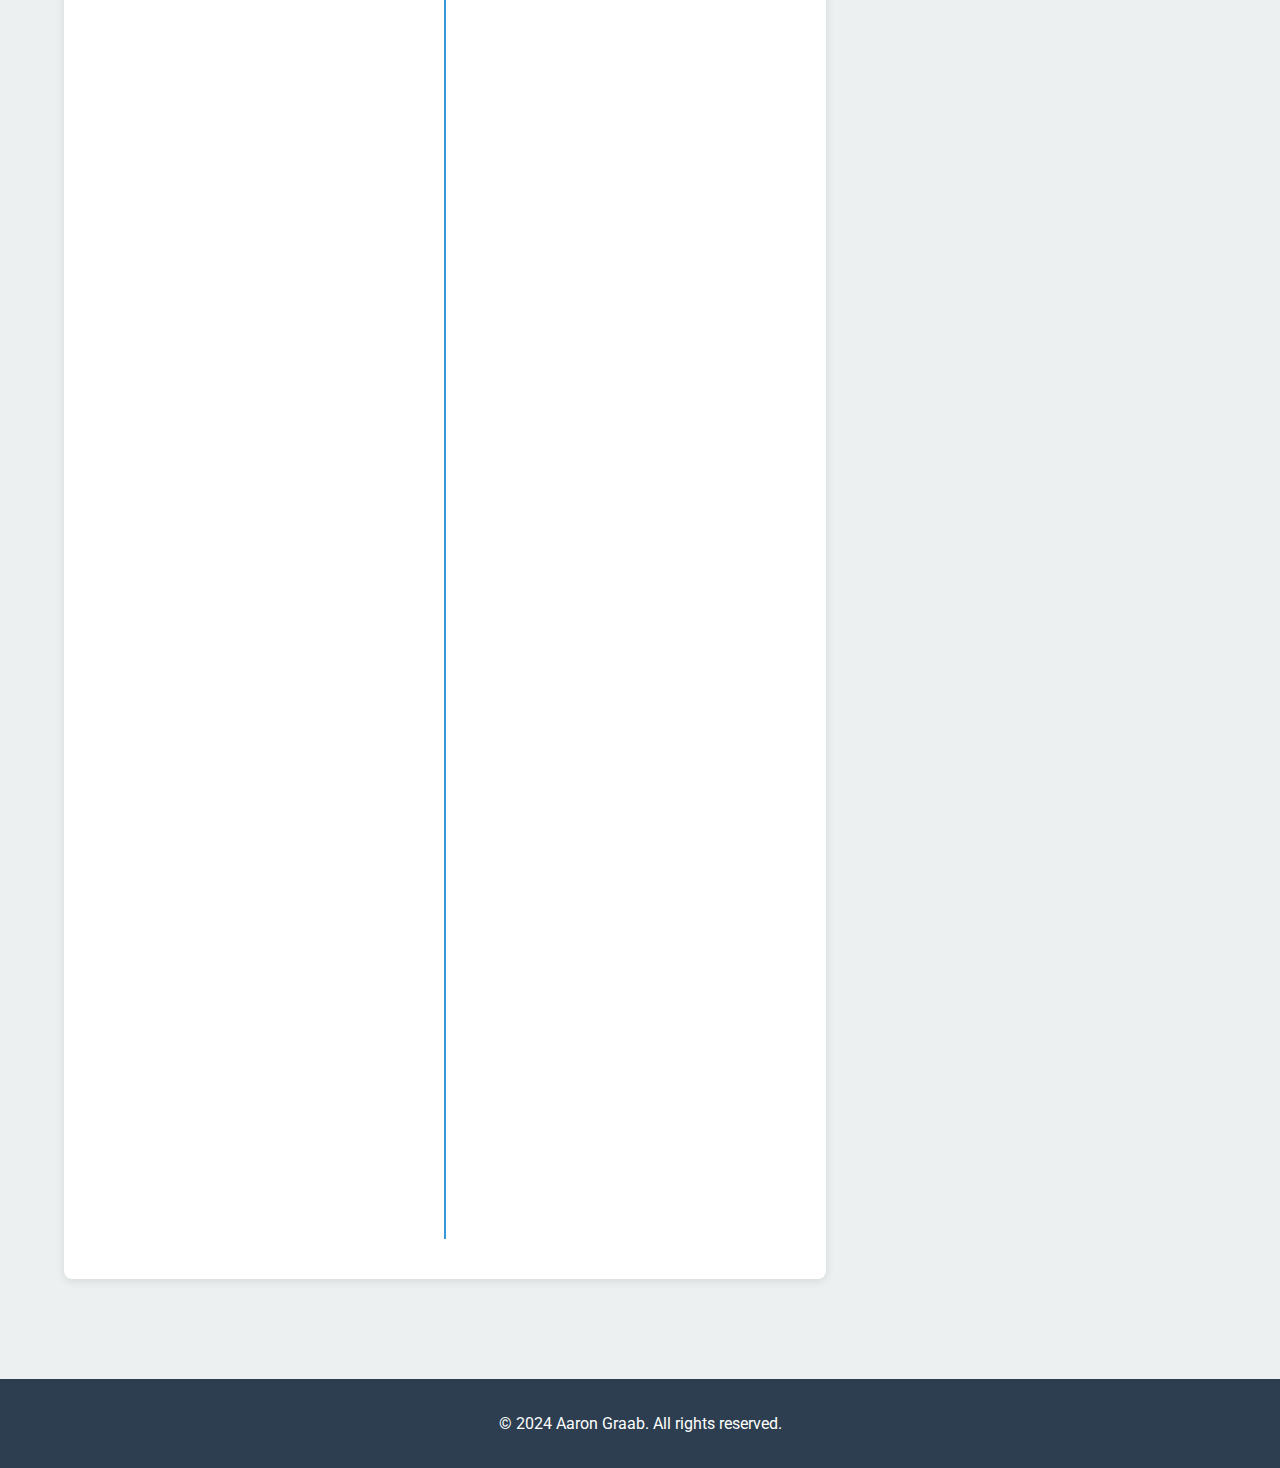
==== commit f7f926a3: "Updated" ====
--- a/index.html
+++ b/index.html
@@ -4,7 +4,8 @@
     <meta charset="UTF-8">
     <meta name="viewport" content="width=device-width, initial-scale=1.0">
     <title>Aaron Graab</title>
-    <link rel="stylesheet" href="styles.css">
+    <link rel="stylesheet" href="styles/base.css">
+    <link rel="stylesheet" href="styles/home.css">
     <link rel="stylesheet" href="https://cdnjs.cloudflare.com/ajax/libs/font-awesome/6.0.0/css/all.min.css">
     <link href="https://fonts.googleapis.com/css2?family=Roboto:wght@300;400;700&display=swap" rel="stylesheet">
 </head>
@@ -35,7 +36,7 @@
                     <h2>Computer Science Biochemist</h2>
                     <p>Innovative - Resourceful - Solution-Oriented</p>
                     <p>I'm a passionate software engineer with a strong foundation in biochemistry and molecular biology, bringing a unique perspective to problem-solving. 
-                        My expertise in full-stack development, combined with a scientific approach for analysis and innovation, allows me to create elegant solutions to complex problems. 
+                        My expertise in full-stack development, combined with a scientific approach to analysis and innovation, allows me to create elegant solutions to complex problems. 
                         With a love for learning and interdisciplinary collaboration, I'm always ready to take on new challenges and push the boundaries of what's possible in tech.
                     </p>
                     <div class="social-icons">
@@ -45,9 +46,6 @@
                         <a href="https://github.com/aarongraab" target="_blank" class="social-icon">
                             <i class="fab fa-github"></i>
                         </a>
-                        <a href="mailto:aarongraab@hotmail.com" class="social-icon">
-                            <i class="fas fa-envelope"></i>
-                        </a>
                     </div>
                 </div>
             </div>
@@ -57,12 +55,23 @@
             <div class="timeline-container">
                 <h2>What I Have Been Up To?</h2>
                 <div class="timeline">
+                    
                     <div class="timeline-item">
                         <div class="timeline-dot"></div>
                         <div class="timeline-content">
                             <h3>Personal Unity Game</h3>
                             <h4>Card Stacking Mechanic</h4>
                             <p>December 2024</p>
+                            <div class="timeline-description">
+                                <h4>More Information:</h4>
+                                <p>A personal project focused on developing a unique card stacking mechanic in Unity. Features include:</p>
+                                <ul>
+                                    <li>Dynamic card physics and interactions</li>
+                                    <li>Custom card combinations for easy crafting</li>
+                                    <li>Strategic gameplay card spawning mechanics</li>
+                                    <li>Polished UI/UX design</li>
+                                </ul>
+                            </div>
                         </div>
                     </div>
                     <div class="timeline-item">
@@ -71,47 +80,114 @@
                             <h3>BSc Computer Science</h3>
                             <h4>Memorial University of Newfoundland - St. John's, NL</h4>
                             <p>2020 - 2024</p>
-                        </div>
-                    </div>
-                    <div class="timeline-item">
+                            <div class="timeline-description">
+                                <h4>More Information:</h4>
+                                <p>Bachelor of Science in Computer Science with focus on Software Development and Data Management:</p>
+                                <ul>
+                                    <li>GPA: 3.61/4.0</li>
+                                    <li>Key coursework: Data Visulization, Data Structures & Algorithms, Operating Systems, Database Systems, Software Engineering</li>
+                                    <li>Advanced studies: Machine Learning, Mobile App Development, Computer Networking</li>
+                                    <li>Computer Science Society</li>
+                                    <li>2022 and 2023 Hackathon</li>
+                                </ul>
+                            </div>
+                        </div>
+                     </div>
+                     <div class="timeline-item">
                         <div class="timeline-dot"></div>
                         <div class="timeline-content">
                             <h3>Alien Protocol</h3>
-                            <h4>A fully functional game engine developed with SFML and ImGui</h4>
+                            <h4>Functional game engine developed with SFML and ImGui</h4>
                             <p>2024</p>
-                        </div>
-                    </div>
-                    <div class="timeline-item">
+                            <div class="timeline-description">
+                                <h4>More Information:</h4>
+                                <p>Custom-built a 2D game engine developed in C++, showcasing advanced game development techniques and engine architecture:</p>
+                                <ul>
+                                    <li>Implemented core physics systems including collision detection, ray casting, and gravity simulation</li>
+                                    <li>Developed advanced AI with NPC pathfinding and behavior systems</li>
+                                    <li>Created comprehensive gameplay systems including weapons, inventory management, and shop interfaces</li>
+                                    <li>Built a fully functional level editor for dynamic content creation</li>
+                                    <li>Integrated visual enhancements including custom shaders, parallax effects, and fluid animations</li>
+                                    <li>Engineered robust audio systems and UI/UX using ImGui</li>
+                                </ul>
+                            </div>
+                        </div>
+                     </div>
+                     <div class="timeline-item">
                         <div class="timeline-dot"></div>
                         <div class="timeline-content">
                             <h3>Stock Market Trading Simulation</h3>
                             <h4>Web-based stock market simulation. Real time trading and portfolio management</h4>
                             <p>2024</p>
-                        </div>
-                    </div>
-                    <div class="timeline-item">
+                            <div class="timeline-description">
+                                <p>Full-stack web application simulating real-world stock market trading with live data integration:</p>
+                                <ul>
+                                    <li>Built robust backend using Node.js and Express.js with RESTful API architecture</li>
+                                    <li>Utilized MongoDB for efficient data management and EJS for dynamic content rendering</li>
+                                    <li>Integrated real-time NYSE API for live stock data and daily market updates</li>
+                                    <li>Implemented user authentication and session management</li>
+                                    <li>Developed dynamic portfolio tracking with real-time profit/loss calculations</li>
+                                    <li>Created intuitive trading interface with buy/sell actions and market orders</li>
+                                    <li>Added advanced features including transaction history, competitor portfolios, and trading fees</li>
+                                </ul>
+                            </div>
+                        </div>
+                     </div>
+                     <div class="timeline-item">
                         <div class="timeline-dot"></div>
                         <div class="timeline-content">
                             <h3>Machine Learning Projects</h3>
-                            <h4>Classification, regression, and image recognition using scikit-learn and TensorFlow. Model optimization and data analysis</h4>
+                            <h4>Classification, regression, and image recognition using scikit-learn and TensorFlow</h4>
                             <p>2023</p>
-                        </div>
-                    </div>
-                    <div class="timeline-item">
+                            <div class="timeline-description">
+                                <p>Comprehensive portfolio of machine learning projects showcasing various ML techniques and frameworks:</p>
+                                <ul>
+                                    <li>Implemented K-Nearest Neighbors (KNN) algorithm with 10-fold cross-validation for label classification</li>
+                                    <li>Developed and optimized regression models using scikit-learn's extensive ML library</li>
+                                    <li>Enhanced model performance through hyperparameter tuning and grid search optimization</li>
+                                    <li>Created binary classifiers with advanced evaluation metrics and ROC curve analysis</li>
+                                    <li>Built image classification system using TensorFlow and the Fashion MNIST dataset</li>
+                                    <li>Conducted thorough data preprocessing, feature engineering, and model evaluation</li>
+                                    <li>Applied RMSE interpretations and leave-one-out cross-validation techniques</li>
+                                </ul>
+                            </div>
+                        </div>
+                     </div>
+                     <div class="timeline-item">
                         <div class="timeline-dot"></div>
                         <div class="timeline-content">
                             <h3>Server-Client Interactions</h3>
-                            <h4>
-                                Client-server simulation with data manipulation and queue authentication management</h4>
+                            <h4>Client-server simulation with data manipulation and queue authentication management</h4>
                             <p>2023</p>
-                        </div>
-                    </div>
+                            <div class="timeline-description">
+                                <h4>More Information:</h4>
+                                <p>Java-based client-server architecture demonstrating network programming and authentication systems:</p>
+                                <ul>
+                                    <li>Developed two distinct server implementations demonstrating different networking concepts:</li>
+                                    <ul>
+                                        <li>UpperServer: String manipulation server with bidirectional communication</li>
+                                        <li>QueueServer: Authenticated queue management system with persistent data</li>
+                                    </ul>
+                                    <li>Implemented secure user authentication with credential validation and attempt limiting</li>
+                                    <li>Created robust command processing system for queue operations (add, remove, print)</li>
+                                    <li>Built concurrent connection handling using Java's socket programming</li>
+                                    <li>Designed clean command-line interface for server and client interactions</li>
+                                    <li>Implemented error handling and graceful disconnection protocols</li>
+                                    <li>Documented comprehensive deployment and usage instructions</li>
+                                </ul>
+                            </div>
+                        </div>
+                     </div>
                     <div class="timeline-item">
                         <div class="timeline-dot"></div>
                         <div class="timeline-content">
                             <h3>Moved to St. John's Newfoundland</h3>
                             <h4>Started BSc in Computer Science</h4>
                             <p>2021</p>
+                            <div class="timeline-description">
+                                <h4>More Information:</h4>
+                                <p>Life transition to learn programming in hopes of merging computer science with biochemistry</p>
+                            </div>
                         </div>
                     </div>
                     <div class="timeline-item">
@@ -120,6 +196,16 @@
                             <h3>Legislative Assistant</h3>
                             <h4>Legislative Assembly of Ontario - Toronto, ON</h4>
                             <p>2020 - 2021</p>
+                            <div class="timeline-description">
+                                <h4>More Information:</h4>
+                                <p>Lead connection between my represented MPP at Queen's Park, various other government ministries, stakeholders, and constituents to promote different government wide initiatives.</p>
+                                <ul>
+                                    <li>Working directly on multiple Private Member's bills and acted as a liaison between a multitude of Ministries for various inputs and lobbying</li>
+                                    <li>Stakeholder relations</li>
+                                    <li>Preparing scripts, speeches, member's statements, press releases, and quotes for Members</li>
+                                    <li>Streamlining organizational protocols, documentation, and social networks for enhanced efficiency</li>
+                                </ul>
+                            </div>
                         </div>
                     </div>
                     <div class="timeline-item">
@@ -128,6 +214,17 @@
                             <h3>Fermentation Manufacturing Technician</h3>
                             <h4>Noblegen - Peterborough, ON</h4>
                             <p>2019 - 2020</p>
+                            <div class="timeline-description">
+                                <h4>More Information:</h4>
+                                <p>Maintaining a stable environment for algae to thrive which includes feeding, daily sampling, and documenting laboratory analytics of the algae's genetic profile for the purposes of harvesting into protein powder when optimal. Centrifugal, homogenizing, and bioanalyzing of biomass materials and contaminant foreign bodies.</p>
+                                <ul>
+                                    <li>Aid in new algae growth media trials for the purpose of cost reduction</li>
+                                    <li>Mapped and labelled all valves; pneumatic, butterfly, and diaphragm, for efficient identification and training of future employees</li>
+                                    <li>Modified a PNID chart for Engineers to understand plant schematics quickly</li>
+                                    <li>Initiated the switch to biodegradable sanitation equipment, saving thousands of dollars</li>
+                                    <li>Lead for new recycling program</li>
+                                </ul>
+                            </div>
                         </div>
                     </div>
                     <div class="timeline-item">
@@ -136,6 +233,25 @@
                             <h3>BSc Biochemistry and Molecular Biology</h3>
                             <h4>Trent University - Peterborough, ON</h4>
                             <p>2014 - 2019</p>
+                            <div class="timeline-description">
+                                <h4>More Information:</h4>
+                                <p>Bachelor of Science in Biochemistry and Molecular Biology with a focus on analytics and experimental techniques</p>
+                                <ul>
+                                    <li>Honours Program</li>
+                                    <li>Scott Rennie Memorial Otonabee College School Spirit Award</li>
+                                    <li>Grant Stel Trophy Award</li>
+                                    <li>Extracurricular Activities:
+                                        <ul>
+                                            <li>Otonabee College - President</li>
+                                            <li>Otonabee College - Treasurer</li>
+                                            <li>Orientation Week Leader</li>
+                                            <li>Resident Advisor (Don)</li>
+                                            <li>Trent Undergrad Biology Society - President</li>
+                                            <li>Student Resident Representative - Vice President</li>
+                                        </ul>
+                                    </li>
+                                </ul>
+                            </div>                            
                         </div>
                     </div>
                     <div class="timeline-item">
@@ -144,6 +260,10 @@
                             <h3>Pierre Elliott Trudeau High School</h3>
                             <h4>Honours in French Immersion</h4>
                             <p>2010 - 2014</p>
+                            <div class="timeline-description">
+                                <h4>More Information:</h4>
+                                <p>High School</p>
+                            </div>
                         </div>
                     </div>
                 </div>
@@ -166,100 +286,30 @@
     
                 <div class="skills-container">
                     <div class="skills-section">
-                        <h2>Skills & Expertise</h2>
+                        <h2 style="text-align: center;">Skills & Expertise</h2>
+                        <div class="skills-list">
+                            <span class="skill-item" data-skill="Python">Python</span>
+                            <span class="skill-item" data-skill="HTML">HTML</span>
+                            <span class="skill-item" data-skill="CSS">CSS</span>
+                            <span class="skill-item" data-skill="JavaScript">JavaScript</span>
+                            <span class="skill-item" data-skill="Node.js">Node.js</span>
+                            <span class="skill-item" data-skill="Express.js">Express.js</span>
+                            <span class="skill-item" data-skill="three.js">three.js</span>
+                            <span class="skill-item" data-skill="React">React</span>
+                            <span class="skill-item" data-skill="SQL">SQL</span>
+                            <span class="skill-item" data-skill="C++">C++</span>
+                            <span class="skill-item" data-skill="C#">C#</span>
+                            <span class="skill-item" data-skill="Java">Java</span>
+                            <span class="skill-item" data-skill="Flutter">Flutter</span>
+                            <span class="skill-item" data-skill="Dart">Dart</span>
+                        </div>
+                        <div class="projects-display" style="display: none;">
+                            <h3 class="projects-title"></h3>
+                            <ul class="projects-list"></ul>
+                        </div>
+                    </div>
+                </div>                
 
-                        <div class="skill-item">
-                            <div class="skill-info">
-                                <span class="skill-name">Python</span>
-                                <span class="skill-percentage">90%</span>
-                            </div>
-                            <div class="progress-bar">
-                                <div class="progress" style="width: 90%"></div>
-                            </div>
-                        </div>
-
-                        <div class="skill-item">
-                            <div class="skill-info">
-                                <span class="skill-name">JavaScript</span>
-                                <span class="skill-percentage">85%</span>
-                            </div>
-                            <div class="progress-bar">
-                                <div class="progress" style="width: 85%"></div>
-                            </div>
-                        </div>
-
-                        <div class="skill-item">
-                            <div class="skill-info">
-                                <span class="skill-name">Node.js</span>
-                                <span class="skill-percentage">75%</span>
-                            </div>
-                            <div class="progress-bar">
-                                <div class="progress" style="width: 75%"></div>
-                            </div>
-                        </div>
-
-                        <div class="skill-item">
-                            <div class="skill-info">
-                                <span class="skill-name">CSS</span>
-                                <span class="skill-percentage">75%</span>
-                            </div>
-                            <div class="progress-bar">
-                                <div class="progress" style="width: 75%"></div>
-                            </div>
-                        </div>
-
-                        <div class="skill-item">
-                            <div class="skill-info">
-                                <span class="skill-name">React</span>
-                                <span class="skill-percentage">75%</span>
-                            </div>
-                            <div class="progress-bar">
-                                <div class="progress" style="width: 75%"></div>
-                            </div>
-                        </div>
-
-                        <div class="skill-item">
-                            <div class="skill-info">
-                                <span class="skill-name">HTML</span>
-                                <span class="skill-percentage">75%</span>
-                            </div>
-                            <div class="progress-bar">
-                                <div class="progress" style="width: 75%"></div>
-                            </div>
-                        </div>
-
-                        <div class="skill-item">
-                            <div class="skill-info">
-                                <span class="skill-name">SQL</span>
-                                <span class="skill-percentage">75%</span>
-                            </div>
-                            <div class="progress-bar">
-                                <div class="progress" style="width: 75%"></div>
-                            </div>
-                        </div>
-
-                        <div class="skill-item">
-                            <div class="skill-info">
-                                <span class="skill-name">AWS</span>
-                                <span class="skill-percentage">70%</span>
-                            </div>
-                            <div class="progress-bar">
-                                <div class="progress" style="width: 70%"></div>
-                            </div>
-                        </div>
-
-                        <div class="skill-item">
-                            <div class="skill-info">
-                                <span class="skill-name">C++</span>
-                                <span class="skill-percentage">70%</span>
-                            </div>
-                            <div class="progress-bar">
-                                <div class="progress" style="width: 70%"></div>
-                            </div>
-                        </div>
-                    </div>
-                </div>
-    
                 <div class="languages-container">
                     <h2>Languages</h2>
                     <ul>
@@ -286,7 +336,7 @@
     </main>
     
     <footer>
-        <p>&copy; 2025 Aaron Graab. All rights reserved.</p>
+        <p>&copy; 2024 Aaron Graab. All rights reserved.</p>
     </footer>
     <script type="module">
         import Main from './main.js';
--- a/styles/base.css
+++ b/styles/base.css
@@ -0,0 +1,150 @@
+/* Core Variables */
+:root {
+    --primary-color: #2C3E50;
+    --secondary-color: #3498DB;
+    --accent-color: #E74C3C;
+    --background-color: #ECF0F1;
+    --text-color: #34495E;
+}
+
+/* Reset & Base Styles */
+html, body {
+    height: 100%;
+    margin: 0;
+    padding: 0;
+}
+
+body {
+    font-family: 'Roboto', Arial, sans-serif;
+    line-height: 1.6;
+    background-color: var(--background-color);
+    color: var(--text-color);
+    display: flex;
+    flex-direction: column;
+}
+
+/* Header & Navigation */
+header {
+    background: var(--primary-color);
+    color: #fff;
+    padding: 1rem 0;
+    position: fixed;
+    width: 100%;
+    top: 0;
+    z-index: 1000;
+}
+
+nav {
+    display: flex;
+    justify-content: space-between;
+    align-items: center;
+    max-width: 1200px;
+    margin: 0 auto;
+    padding: 0 20px;
+}
+
+.logo {
+    font-size: 1.5rem;
+    font-weight: bold;
+}
+
+nav ul {
+    list-style: none;
+    padding: 0;
+    display: flex;
+}
+
+nav ul li {
+    margin: 0 1rem;
+}
+
+nav ul li a {
+    color: #fff;
+    text-decoration: none;
+    transition: color 0.3s ease;
+}
+
+nav ul li a:hover {
+    color: var(--secondary-color);
+}
+
+.menu-toggle {
+    display: none;
+    font-size: 1.5rem;
+    cursor: pointer;
+}
+
+/* Main Content Container */
+main {
+    flex: 1 0 auto;
+    padding-top: 80px;
+    padding-bottom: 60px;
+}
+
+/* Footer */
+footer {
+    background: var(--primary-color);
+    color: #fff;
+    text-align: center;
+    padding: 1rem 0;
+    flex-shrink: 0;
+}
+
+/* Common Components */
+.btn {
+    display: inline-block;
+    background-color: var(--secondary-color);
+    color: #fff;
+    padding: 10px 20px;
+    text-decoration: none;
+    border-radius: 5px;
+    transition: background-color 0.3s ease;
+}
+
+.btn:hover {
+    background-color: var(--accent-color);
+}
+
+/* Social Icons - Used across multiple pages */
+.social-icons {
+    display: flex;
+    gap: 20px;
+    margin-top: 20px;
+}
+
+.social-icon {
+    color: var(--secondary-color);
+    font-size: 1.5rem;
+    text-decoration: none;
+    transition: color 0.3s ease;
+}
+
+.social-icon:hover {
+    color: var(--accent-color);
+}
+
+/* Responsive Design */
+@media screen and (max-width: 768px) {
+    .menu-toggle {
+        display: block;
+    }
+
+    nav ul {
+        display: none;
+        position: absolute;
+        top: 100%;
+        left: 0;
+        width: 100%;
+        background: var(--primary-color);
+        flex-direction: column;
+        text-align: center;
+    }
+
+    nav ul.show {
+        display: flex;
+    }
+
+    nav ul li {
+        margin: 1rem 0;
+    }
+}--- a/styles/home.css
+++ b/styles/home.css
@@ -0,0 +1,523 @@
+/* Main Content Container */
+.content-container {
+    margin-top: 40px;
+    margin-bottom: 40px;
+    padding: 40px;
+    background-color: #fff;
+    border-radius: 8px;
+    box-shadow: 0 2px 10px rgba(0, 0, 0, 0.1);
+}
+
+.content-container,
+.lower-section-wrapper {
+    max-width: 1200px;
+    width: 90%;
+    margin-left: auto;
+    margin-right: auto;
+    box-sizing: border-box;
+}
+
+/* Profile Section */
+.profile-section {
+    display: flex;
+    align-items: center;
+    gap: 40px;
+}
+
+.profile-photo {
+    width: 200px;
+    height: 200px;
+    border-radius: 50%;
+    overflow: hidden;
+    flex-shrink: 0;
+    box-shadow: 0 4px 8px rgba(0, 0, 0, 0.1);
+    transition: transform 0.3s ease;
+}
+
+.profile-photo:hover {
+    transform: scale(1.05);
+}
+
+.profile-photo img {
+    width: 100%;
+    height: 100%;
+    object-fit: cover;
+}
+
+.content-text {
+    flex-grow: 1;
+}
+
+.content-text h2 {
+    color: var(--primary-color);
+    font-size: 2rem;
+    margin: 0 0 10px 0;
+}
+
+/* Lower Section Layout */
+.lower-section-wrapper {
+    margin-bottom: 40px;
+    display: flex;
+    gap: 40px;
+    align-items: flex-start;
+    padding: 0;
+}
+
+/* Right Side Containers */
+.right-side-containers {
+    width: 350px;  /* Fixed width */
+    flex: 0 0 350px;  /* Don't grow or shrink */
+    display: flex;
+    flex-direction: column;
+    gap: 40px;
+    box-sizing: border-box;
+}
+
+/* Common Container Styles */
+.education-brief-container,
+.languages-container,
+.coding-music-container,
+.skills-container {
+    width: 100%;
+    box-sizing: border-box;
+    margin: 0;
+    background-color: white;
+    border-radius: 8px;
+    box-shadow: 0 2px 10px rgba(0, 0, 0, 0.1);
+    padding: 20px;
+}
+
+/* Container Headers */
+.education-brief-container h2,
+.languages-container h2,
+.coding-music-container h2,
+.skills-container h2 {
+    color: var(--primary-color);
+    margin-bottom: 20px;
+    text-align: center;
+    margin-top: -10px;
+    padding-top: 0;
+}
+
+/* Education Items */
+.education-item {
+    margin-bottom: 15px;
+}
+
+.education-item:last-child {
+    margin-bottom: 0;
+}
+
+.education-item h3 {
+    color: var(--text-color);
+    font-size: 1.1rem;
+    margin-bottom: 5px;
+}
+
+.education-item p {
+    color: var(--text-color);
+    margin: 0;
+}
+
+.education-item .year {
+    color: var(--secondary-color);
+    font-size: 0.9rem;
+    margin-top: 2px;
+}
+
+/* Languages Section */
+.languages-container ul {
+    list-style: none;
+    padding: 0;
+    margin: 0;
+}
+
+.languages-container li {
+    display: flex;
+    align-items: center;
+    margin-bottom: 15px;
+    font-size: 1.1rem;
+    padding-left: 0;
+}
+
+.languages-container li span.language {
+    color: var(--text-color);
+    font-weight: 500;
+}
+
+.languages-container li span.proficiency {
+    color: var(--secondary-color);
+    font-style: italic;
+    margin-left: 8px;
+}
+
+/* Coding Music Section */
+.music-links {
+    list-style: none;
+    padding: 0;
+    margin: 0;
+}
+
+.music-links li {
+    margin-bottom: 12px;
+}
+
+.music-links a {
+    color: var(--text-color);
+    text-decoration: none;
+    display: flex;
+    align-items: center;
+    gap: 10px;
+    transition: color 0.3s ease;
+}
+
+.music-links a:hover {
+    color: var(--secondary-color);
+}
+
+.music-links i {
+    font-size: 1.2rem;
+    color: var(--secondary-color);
+}
+
+/* Timeline Section */
+.timeline-container {
+    flex: 1;  /* Allow it to grow but maintain proportions */
+    min-width: 300px;
+    background-color: white;
+    border-radius: 8px;
+    box-shadow: 0 2px 10px rgba(0, 0, 0, 0.1);
+    padding: 40px;
+    margin: 0;
+    box-sizing: border-box;
+}
+
+.timeline-container h2 {
+    text-align: center;
+    color: var(--primary-color);
+    margin: 0 0 40px 0;
+}
+
+.timeline {
+    position: relative;
+    padding: 20px 0;
+    margin: 0;
+}
+
+.timeline::before {
+    content: '';
+    position: absolute;
+    width: 2px;
+    background: var(--secondary-color);
+    top: 0;
+    bottom: 0;
+    left: 50%;
+    margin-left: -1px;
+}
+
+.timeline-item {
+    padding: 0px;
+    position: relative;
+    background-color: inherit;
+    width: calc(50% - 30px);
+    box-sizing: border-box;
+    opacity: 0;
+    transform: translateY(30px);
+    transition: all 0.6s ease;
+    will-change: opacity, transform;
+}
+
+.timeline-item.visible {
+    opacity: 1;
+    transform: translateY(0);
+}
+
+.timeline-item:nth-child(odd) {
+    left: 0;
+    margin-right: 30px;
+}
+
+.timeline-item:nth-child(even) {
+    left: calc(50% + 30px);
+}
+
+.timeline-content {
+    padding: 20px 30px;
+    background-color: white;
+    position: relative;
+    border-radius: 6px;
+    box-shadow: 0 2px 10px rgba(0, 0, 0, 0.1);
+    transition: all 0.3s ease;
+    cursor: pointer;
+}
+
+.timeline-content:hover {
+    transform: none;
+    box-shadow: 0 2px 10px rgba(0, 0, 0, 0.1);
+}
+
+.timeline-content.expanded {
+    transform: scale(1.02);
+    box-shadow: 0 4px 15px rgba(0, 0, 0, 0.15);
+}
+
+.timeline-dot {
+    width: 16px;
+    height: 16px;
+    background-color: var(--secondary-color);
+    border-radius: 50%;
+    position: absolute;
+    top: 50%;
+    transform: translateY(-50%);
+    z-index: 1;
+}
+
+.timeline-item:nth-child(odd) .timeline-dot {
+    right: -38px;
+}
+
+.timeline-item:nth-child(even) .timeline-dot {
+    left: -38px;
+}
+
+.timeline-content h3 {
+    margin: 0 0 5px 0;
+    color: var(--primary-color);
+}
+
+.timeline-content h4 {
+    margin: 0 0 5px 0;
+    font-weight: bold;
+    color: var(--text-color);
+}
+
+.timeline-description p {
+    margin-top: 0;  
+    margin-bottom: 0;
+}
+
+/* Timeline Content Arrows */
+.timeline-item:nth-child(odd) .timeline-content::after {
+    content: '';
+    position: absolute;
+    width: 0;
+    height: 0;
+    top: 50%;
+    right: -10px;
+    border: medium solid white;
+    border-width: 10px 0 10px 10px;
+    border-color: transparent transparent transparent white;
+    transform: translateY(-50%);
+}
+
+.timeline-item:nth-child(even) .timeline-content::after {
+    content: '';
+    position: absolute;
+    width: 0;
+    height: 0;
+    top: 50%;
+    left: -10px;
+    border: medium solid white;
+    border-width: 10px 10px 10px 0;
+    border-color: transparent white transparent transparent;
+    transform: translateY(-50%);
+}
+
+/* Timeline Description */
+.timeline-description {
+    max-height: 0;
+    overflow: hidden;
+    transition: max-height 0.0s ease-out, padding 0.0s ease-out;
+    padding: 0 0px;
+    opacity: 0;
+}
+
+.timeline-content.expanded .timeline-description {
+    max-height: none;
+    padding: 0px 0px 0;
+    opacity: 1;
+    transition: max-height 0.5s ease-in, padding 0.3s ease-in, opacity 0.3s ease-in;
+}
+
+/* Skills Section */
+.skills-section {
+    height: auto;
+    position: static;
+}
+
+/* Skills List */
+.skills-list {
+    display: flex;
+    flex-wrap: wrap;
+    gap: 10px;
+    justify-content: center;
+}
+
+.skill-item {
+    padding: 5px 15px;
+    background: var(--primary-color);
+    color: #fff;
+    border-radius: 5px;
+    transition: background-color 0.3s ease;
+    cursor: pointer;
+}
+
+.skill-item:hover {
+    background-color: var(--secondary-color);
+}
+
+.skill-item.active {
+    background-color: var(--secondary-color);
+}
+
+/* Projects Display Section */
+.projects-display {
+    margin-top: 20px;
+    padding: 20px;
+    background: #fff;
+    border-radius: 5px;
+    box-shadow: 0 2px 10px rgba(0, 0, 0, 0.1);
+}
+
+.projects-title {
+    color: var(--primary-color);
+    margin-bottom: 15px;
+    text-align: center;
+}
+
+.projects-list {
+    list-style: none;
+    padding: 0;
+    margin: 0;
+}
+
+.projects-list li {
+    padding: 8px 0;
+    color: var(--text-color);
+    position: relative;
+    padding-left: 20px;
+}
+
+.projects-list li::before {
+    content: "•";
+    position: absolute;
+    left: 0;
+    color: var(--secondary-color);
+}
+
+/* Responsive Design */
+@media screen and (max-width: 1000px) {    
+    .education-brief-container {
+        order: 1;
+        width: 100%;
+        margin: 0 auto;
+    }
+    
+    .skills-container {
+        order: 2;
+        width: 100%;
+        margin: 0 auto;
+    }
+    
+    .timeline-container {
+        order: 3;
+        width: 100%;
+        margin: 0 auto;
+    }
+    
+    .languages-container {
+        order: 4;
+        width: 100%;
+        margin: 0 auto;
+    }
+    
+    .coding-music-container {
+        order: 5;
+        width: 100%;
+        margin: 0 auto;
+    }
+    
+    .profile-section {
+        flex-direction: column;
+        text-align: center;
+    }
+
+    .content-container,
+    .lower-section-wrapper {
+    width: 90%;
+    margin-left: auto;
+    margin-right: auto;
+    box-sizing: border-box;
+}
+
+    .lower-section-wrapper {
+        flex-direction: column;
+        width: 100%;
+        padding: 0;
+        display: flex;
+        gap: 40px;
+    }
+
+    .right-side-containers {
+        width: 100%;
+        max-width: none;
+        margin: 0;
+        flex: none;
+        order: unset;
+        display: contents; 
+    }
+
+    .education-brief-container,
+    .languages-container,
+    .coding-music-container,
+    .skills-container, 
+    .timeline-container {
+        width: 90%;
+        margin-left: auto;
+        margin-right: auto;
+    }
+
+    .timeline-container {
+        width: 90%;
+        padding: 20px;
+        margin: 0 auto;
+    }
+
+    .languages-container li::before {
+        display: none;
+    }
+
+    .languages-container li {
+        padding-left: 0;
+    }
+
+    /* Timeline Mobile Adjustments */
+    .timeline::before {
+        left: 31px;
+    }
+
+    .timeline-item {
+        width: 100%;
+        padding-left: 70px;
+        padding-right: 25px;
+        padding-top: 5px;
+        padding-bottom: 5px;
+    }
+
+    .timeline-item:nth-child(even) {
+        left: 0%;
+    }
+
+    .timeline-content {
+        padding: 15px 20px;
+    }
+
+    .timeline-dot {
+        left: 22px !important;
+    }
+
+    .timeline-item:nth-child(odd) .timeline-content::after,
+    .timeline-item:nth-child(even) .timeline-content::after {
+        display: none;
+    }
+}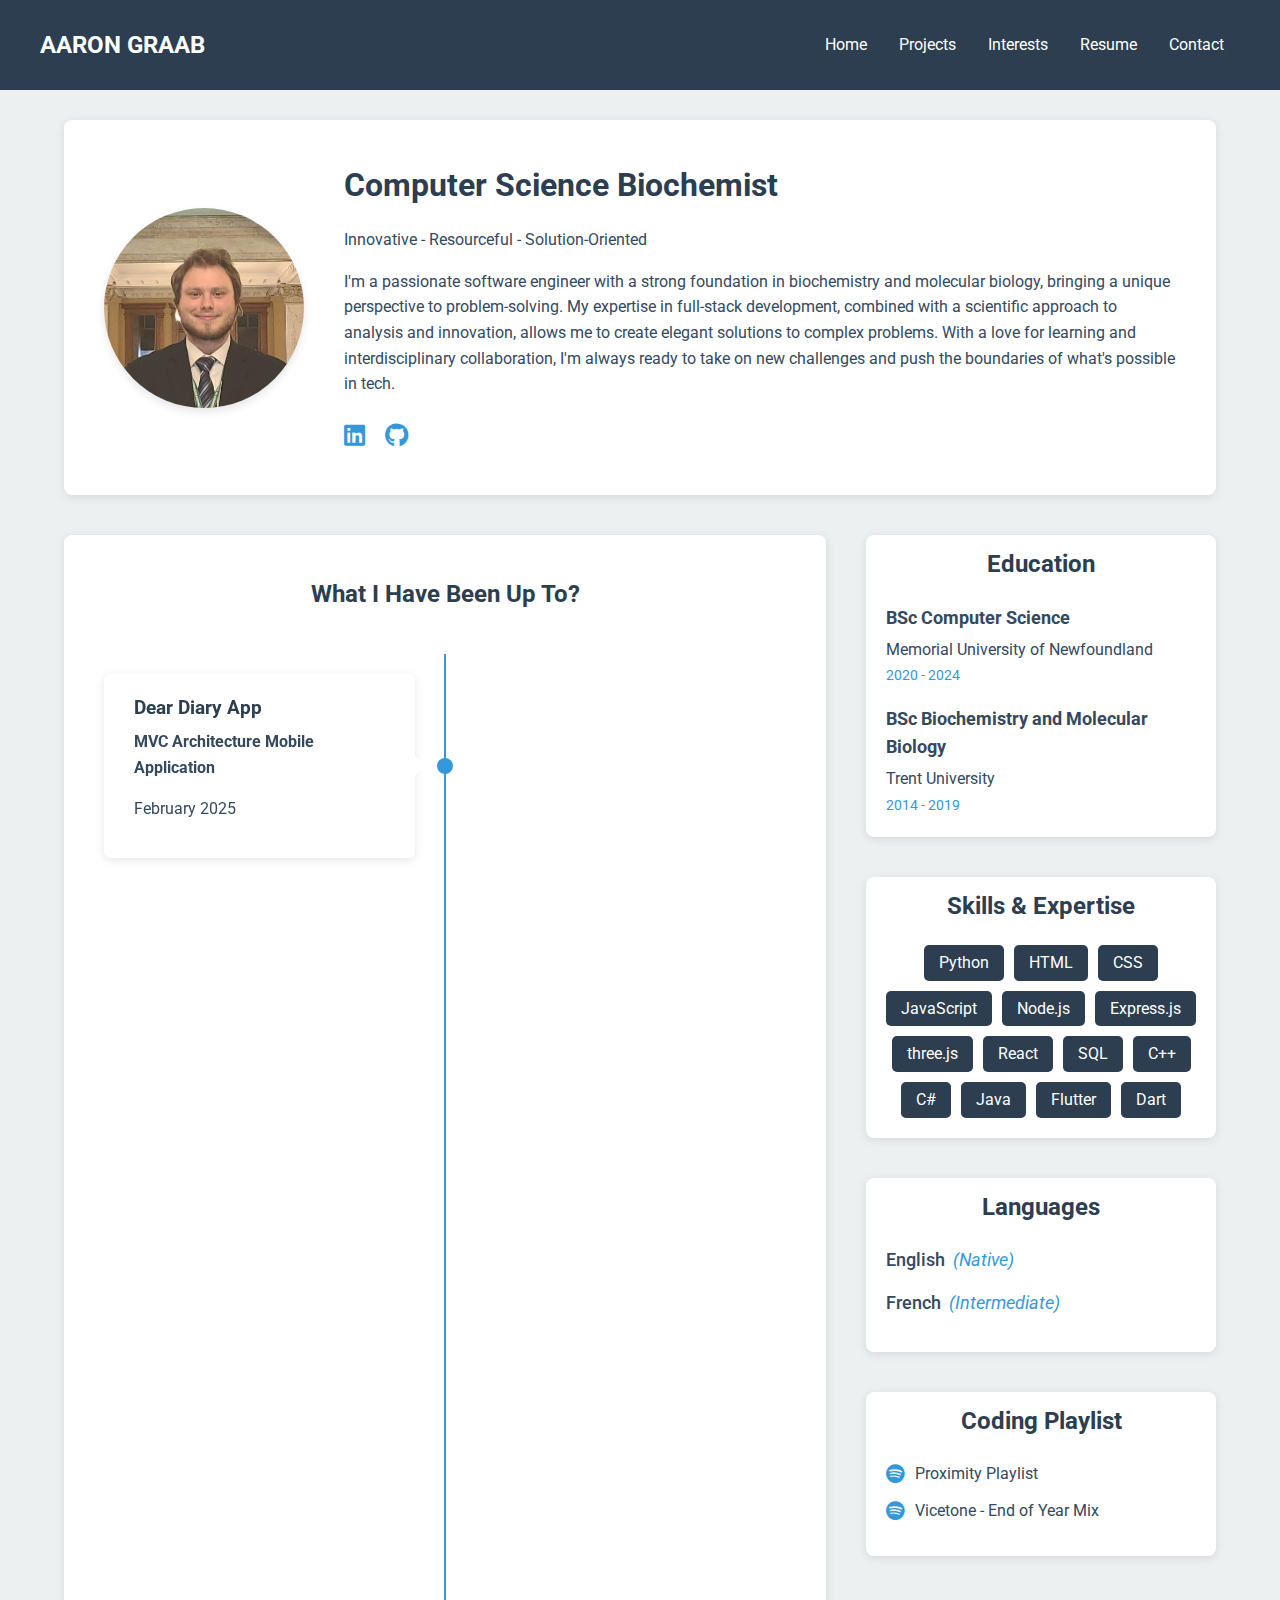
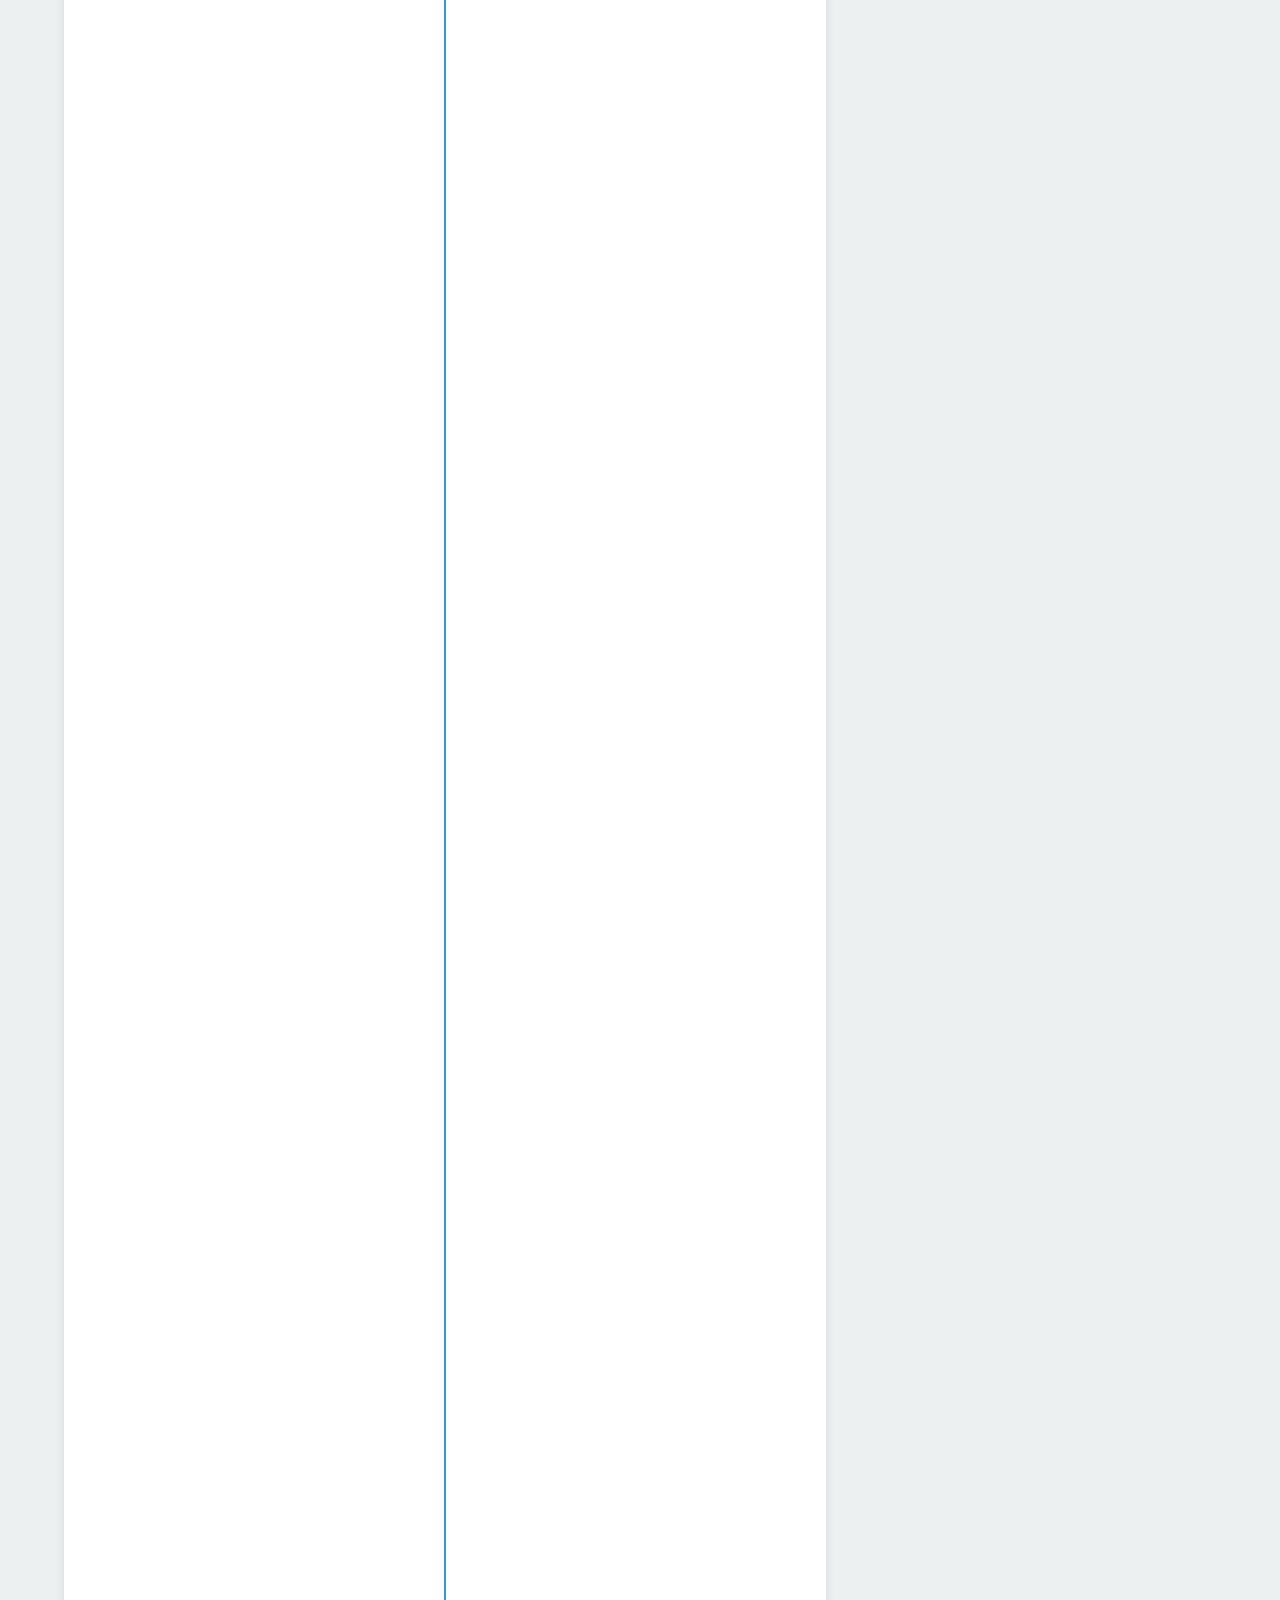
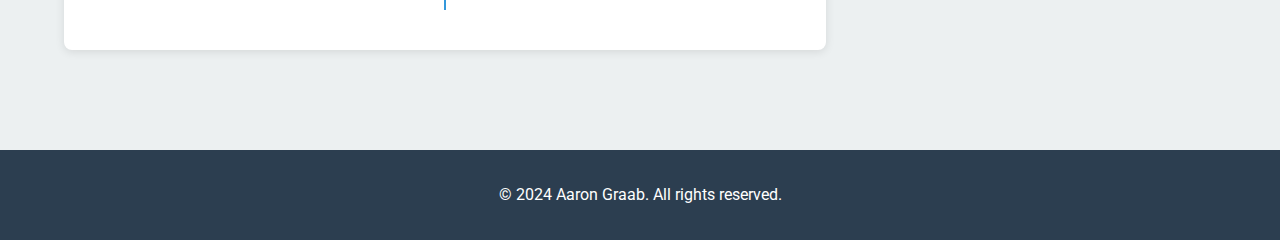
==== commit f5be6248: "Update index.html" ====
--- a/index.html
+++ b/index.html
@@ -59,6 +59,43 @@
                     <div class="timeline-item">
                         <div class="timeline-dot"></div>
                         <div class="timeline-content">
+                            <h3>Dear Diary App</h3>
+                            <h4>MVC Architecture Mobile Application</h4>
+                            <p>February 2025</p>
+                            <div class="timeline-description">
+                                <h4>More Information:</h4>
+                                <p>A mobile application for daily journaling following the Model View Controller (MVC) design pattern. Features include:</p>
+                                <ul>
+                                    <li>Daily 140-character limit entries with 1-5 star rating system</li>
+                                    <li>Monthly statistics view displaying average star ratings</li>
+                                    <li>Edit capability for existing entries via long press action</li>
+                                    <li>PDF export functionality for diary entries</li>
+                                </ul>
+                            </div>
+                        </div>
+                    </div>    
+                    <div class="timeline-item">
+                        <div class="timeline-dot"></div>
+                        <div class="timeline-content">
+                            <h3>Buenos Aires Travel Itinerary App</h3>
+                            <h4>Flutter Mobile Application</h4>
+                            <p>February 2025</p>
+                            <div class="timeline-description">
+                                <h4>More Information:</h4>
+                                <p>A mobile application designed to guide tourists through one-day itineraries in Buenos Aires. Features include:</p>
+                                <ul>
+                                    <li>Interactive welcome screen with city showcase</li>
+                                    <li>Category-based itinerary selection</li>
+                                    <li>Multiple activity suggestions for different traveler types</li>
+                                    <li>Animations and Google Fonts</li>
+                                    <li>Responsive design that works across all screen sizes</li>
+                                </ul>
+                            </div>
+                        </div>
+                    </div>
+                    <div class="timeline-item">
+                        <div class="timeline-dot"></div>
+                        <div class="timeline-content">
                             <h3>Personal Unity Game</h3>
                             <h4>Card Stacking Mechanic</h4>
                             <p>December 2024</p>
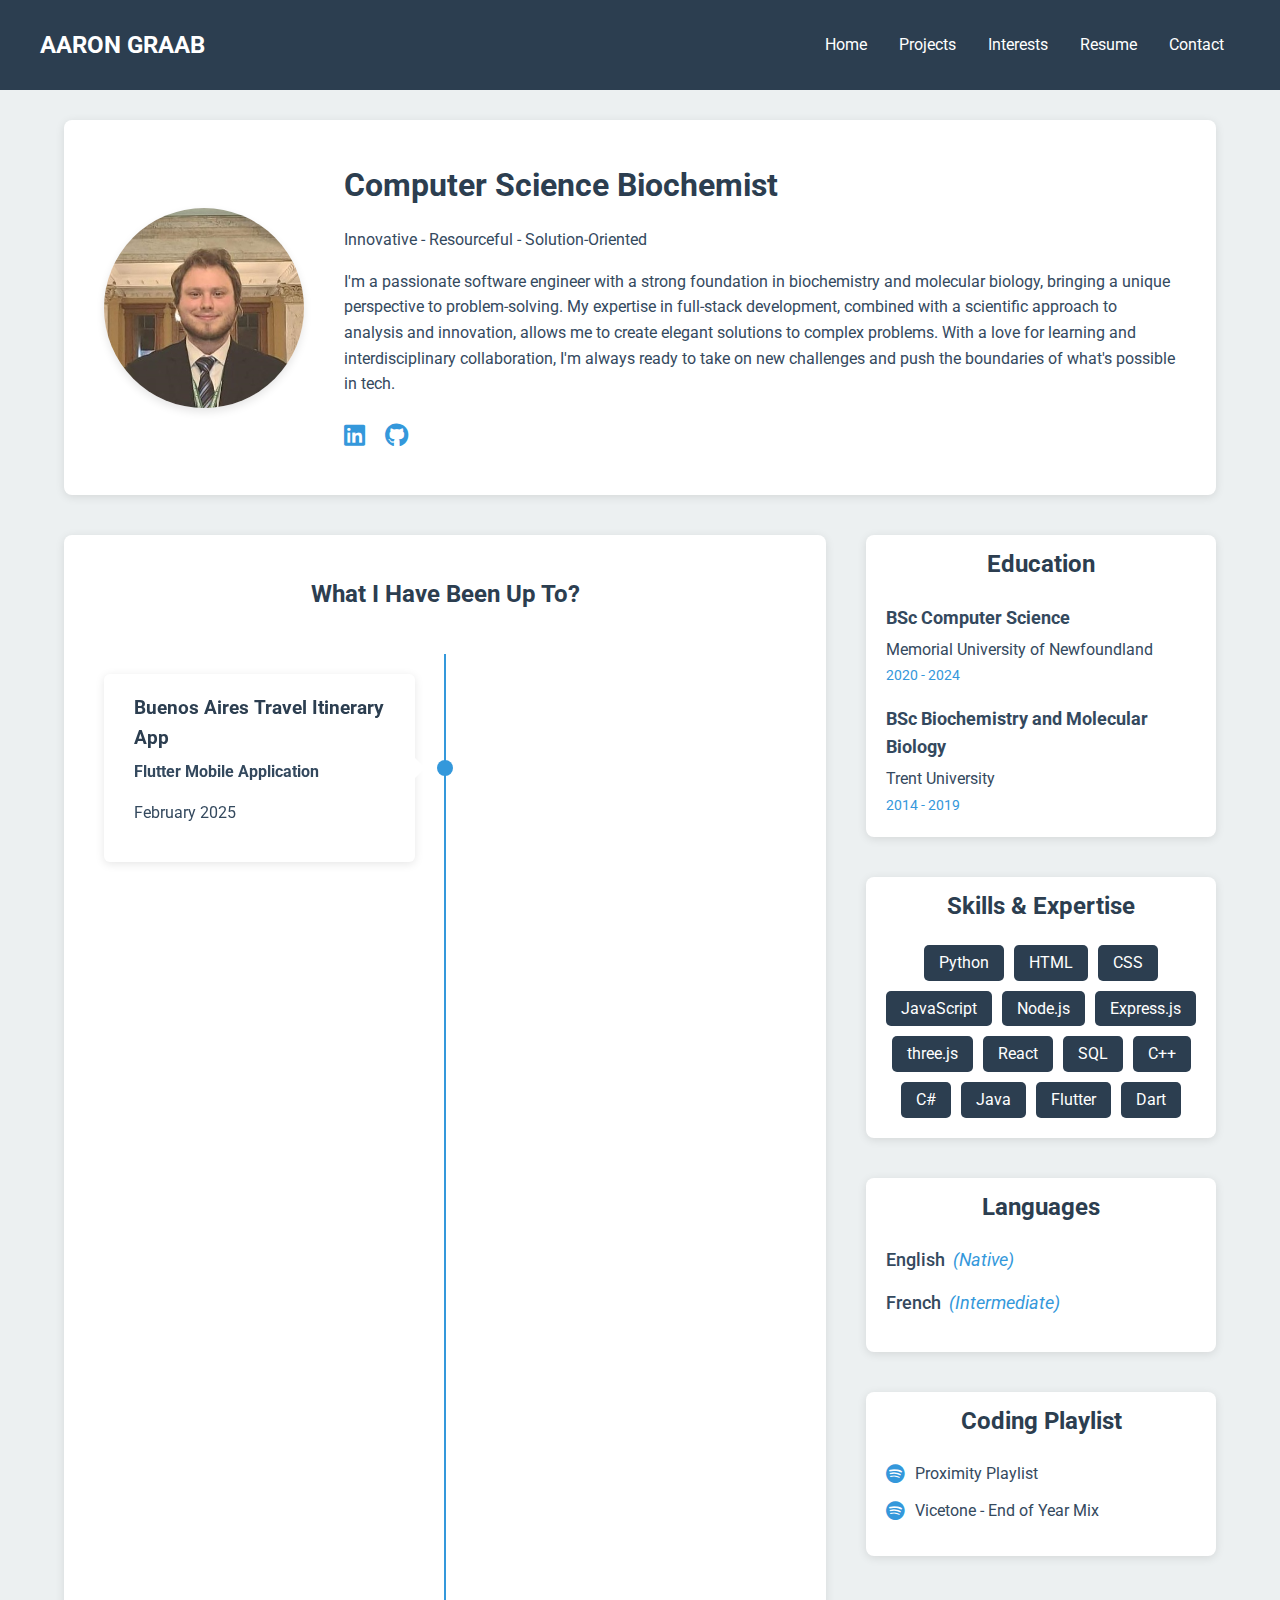
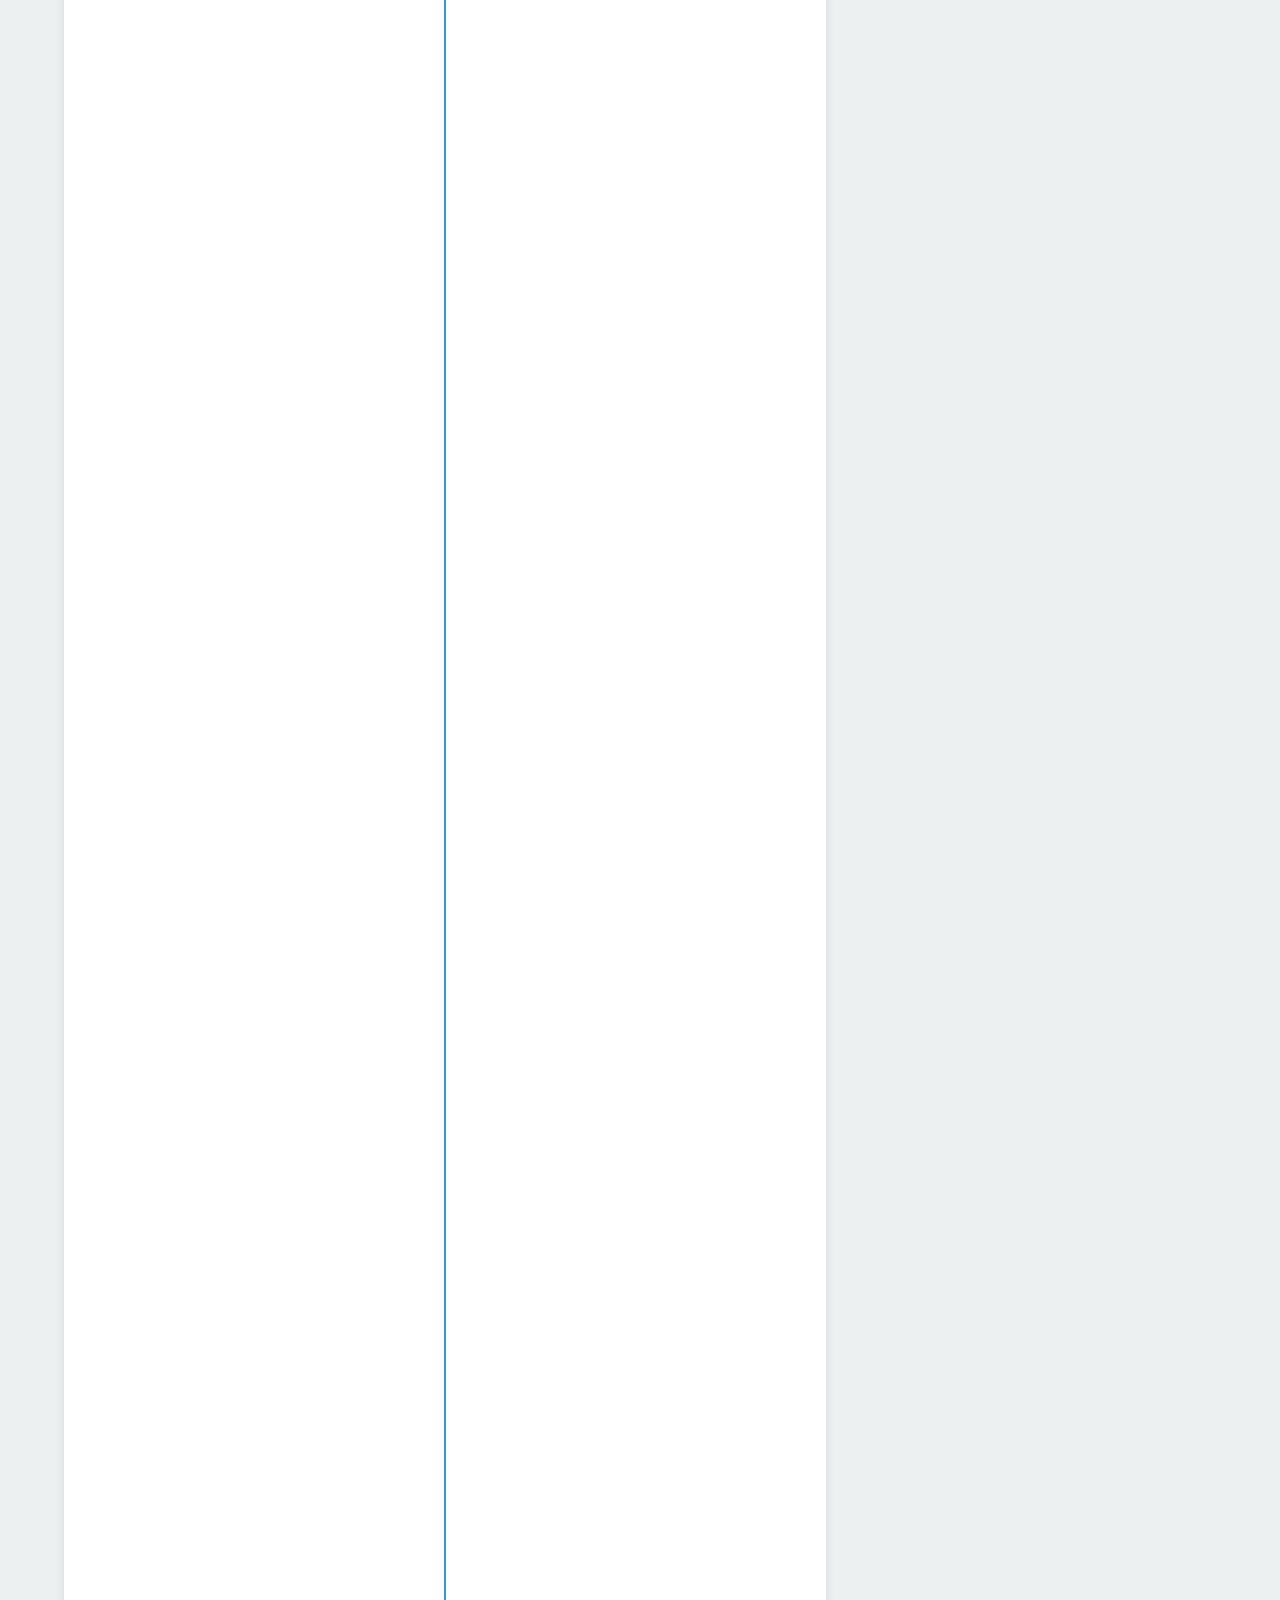
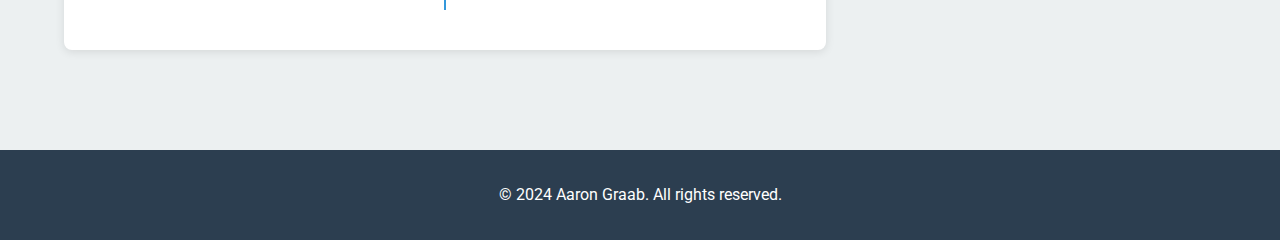
==== commit ea9c0d3a: "Switch orders" ====
--- a/index.html
+++ b/index.html
@@ -59,24 +59,6 @@
                     <div class="timeline-item">
                         <div class="timeline-dot"></div>
                         <div class="timeline-content">
-                            <h3>Dear Diary App</h3>
-                            <h4>MVC Architecture Mobile Application</h4>
-                            <p>February 2025</p>
-                            <div class="timeline-description">
-                                <h4>More Information:</h4>
-                                <p>A mobile application for daily journaling following the Model View Controller (MVC) design pattern. Features include:</p>
-                                <ul>
-                                    <li>Daily 140-character limit entries with 1-5 star rating system</li>
-                                    <li>Monthly statistics view displaying average star ratings</li>
-                                    <li>Edit capability for existing entries via long press action</li>
-                                    <li>PDF export functionality for diary entries</li>
-                                </ul>
-                            </div>
-                        </div>
-                    </div>    
-                    <div class="timeline-item">
-                        <div class="timeline-dot"></div>
-                        <div class="timeline-content">
                             <h3>Buenos Aires Travel Itinerary App</h3>
                             <h4>Flutter Mobile Application</h4>
                             <p>February 2025</p>
@@ -93,6 +75,24 @@
                             </div>
                         </div>
                     </div>
+                    <div class="timeline-item">
+                        <div class="timeline-dot"></div>
+                        <div class="timeline-content">
+                            <h3>Dear Diary App</h3>
+                            <h4>MVC Architecture Mobile Application</h4>
+                            <p>February 2025</p>
+                            <div class="timeline-description">
+                                <h4>More Information:</h4>
+                                <p>A mobile application for daily journaling following the Model View Controller (MVC) design pattern. Features include:</p>
+                                <ul>
+                                    <li>Daily 140-character limit entries with 1-5 star rating system</li>
+                                    <li>Monthly statistics view displaying average star ratings</li>
+                                    <li>Edit capability for existing entries via long press action</li>
+                                    <li>PDF export functionality for diary entries</li>
+                                </ul>
+                            </div>
+                        </div>
+                    </div>    
                     <div class="timeline-item">
                         <div class="timeline-dot"></div>
                         <div class="timeline-content">
